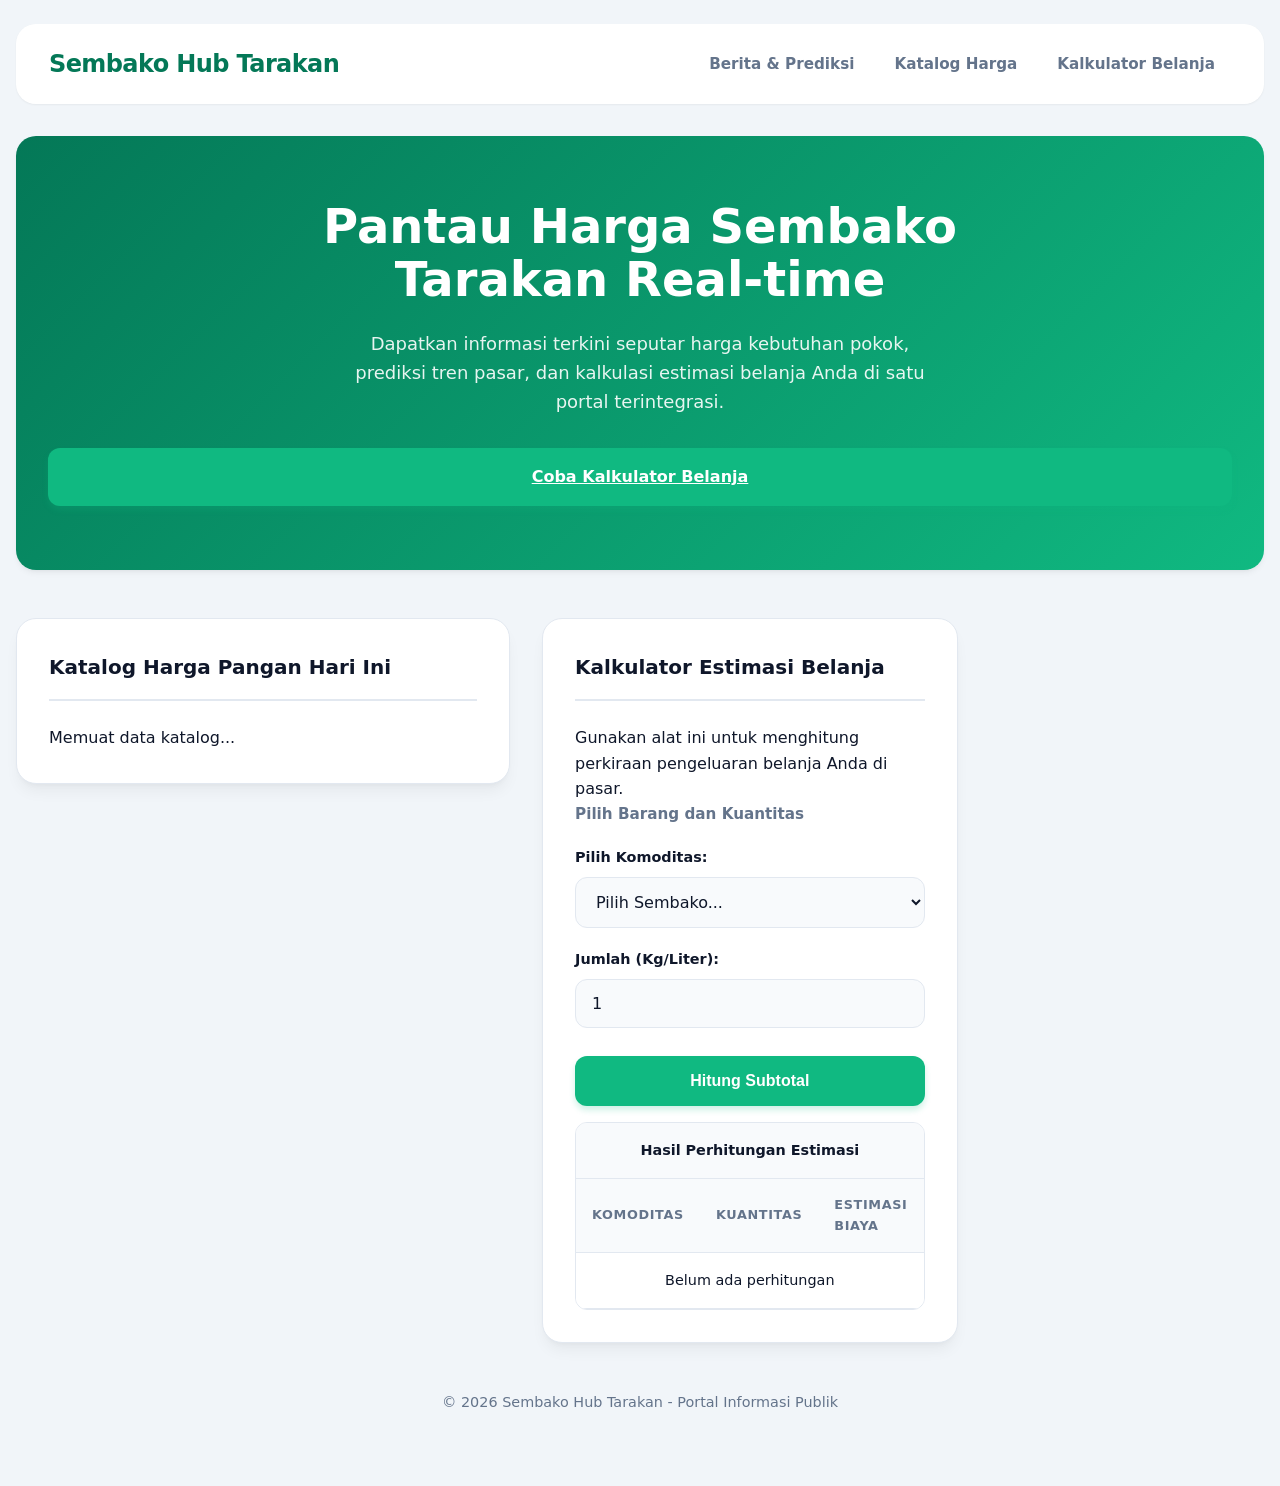
==== index.html @ 98646a7f "sukses" ====
<!DOCTYPE html>
<html lang="id">
<head>
    <meta charset="UTF-8">
    <meta name="viewport" content="width=device-width, initial-scale=1.0">
    <meta name="description" content="Portal Informasi dan Kalkulator Harga Sembako Tarakan">
    <title>Sembako Hub Tarakan - Info & Prediksi</title>
    <link rel="stylesheet" href="styles.css">
    <style>
        /* Tambahan style ringan untuk error message */
        .error-msg { color: red; font-weight: bold; margin-top: 10px; display: none; }
    </style>
</head>
<body>
    <div class="container">
        <header>
            <h1>Sembako Hub Tarakan</h1>
            <nav aria-label="Navigasi Utama">
                <ul>
                    <li><a href="#berita-prediksi">Berita & Prediksi</a></li>
                    <li><a href="#katalog-harga">Katalog Harga</a></li>
                    <li><a href="#kalkulator">Kalkulator Belanja</a></li>
                </ul>
            </nav>
        </header>

        <!-- Hero Section & Main Grid (Berita) biarkan sama seperti kodemu -->
        <section class="hero-section">
            <h2>Pantau Harga Sembako Tarakan Real-time</h2>
            <p>Dapatkan informasi terkini seputar harga kebutuhan pokok, prediksi tren pasar, dan kalkulasi estimasi belanja Anda di satu portal terintegrasi.</p>
            <a href="#kalkulator" class="btn btn-hero">Coba Kalkulator Belanja</a>
        </section>

        <main class="main-grid">
            <!-- (Bagian Berita & Prediksi disembunyikan di sini agar ringkas, gunakan kodemu yang lama) -->

            <!-- Seksi Katalog Harga Dinamis -->
            <section id="katalog-harga" class="card">
                <h2>Katalog Harga Pangan Hari Ini</h2>
                <!-- ID katalog-list-container ditambahkan untuk dirender oleh JS -->
                <dl class="katalog-list" id="katalog-list-container">
                    <p>Memuat data katalog...</p>
                </dl>
            </section>

            <!-- Seksi Kalkulator Pengganti Keranjang -->
            <section id="kalkulator" class="card">
                <h2>Kalkulator Estimasi Belanja</h2>
                <p>Gunakan alat ini untuk menghitung perkiraan pengeluaran belanja Anda di pasar.</p>
                
                <form id="form-kalkulator" action="#" method="GET">
                    <fieldset>
                        <legend>Pilih Barang dan Kuantitas</legend>
                        
                        <div class="form-group">
                            <label for="item_1">Pilih Komoditas:</label>
                            <!-- ID item_1 dikosongkan untuk diisi otomatis dari JS -->
                            <select id="item_1" name="item_1" required>
                                <option value="" disabled selected>Pilih Sembako...</option>
                            </select>
                        </div>
                        
                        <div class="form-group">
                            <label for="qty_1">Jumlah (Kg/Liter):</label>
                            <input type="number" id="qty_1" name="qty_1" min="1" value="1" required>
                        </div>
                        
                        <button type="submit" class="btn">Hitung Subtotal</button>
                        <p id="error-message" class="error-msg">Terjadi kesalahan!</p>
                    </fieldset>
                </form>

                <div class="table-responsive" style="margin-top: 1rem;">
                    <table>
                        <caption>Hasil Perhitungan Estimasi</caption>
                        <thead>
                            <tr>
                                <th scope="col">Komoditas</th>
                                <th scope="col">Kuantitas</th>
                                <th scope="col">Estimasi Biaya</th>
                            </tr>
                        </thead>
                        <!-- ID tabel ditambahkan -->
                        <tbody id="hasil-kalkulator-body">
                            <tr>
                                <td colspan="3" style="text-align: center;">Belum ada perhitungan</td>
                            </tr>
                        </tbody>
                        <tfoot id="hasil-kalkulator-foot">
                            <!-- Diisi oleh JS -->
                        </tfoot>
                    </table>
                </div>
            </section>
        </main>

        <footer>
            <p>&copy; 2026 Sembako Hub Tarakan - Portal Informasi Publik</p>
        </footer>
    </div>

    <!-- MENGHUBUNGKAN MODULE JAVASCRIPT (Tugas Modul 4) -->
    <script type="module" src="js/app.js"></script>
</body>
</html>
---- styles.css ----
/* =========================================================
   Sembako Hub - Premium UI/UX Modern CSS
   ========================================================= */

/* 1. VARIABEL DESAIN (Palet & Sistem Spasi) */
:root {
    --primary: #10b981;       /* Emerald Green */
    --primary-dark: #047857;
    --primary-light: #d1fae5;
    --accent: #f59e0b;        /* Amber */
    --bg-body: #f1f5f9;       /* Slate 100 - Latar belakang abu-abu sangat lembut */
    --bg-surface: #ffffff;    /* Putih murni untuk Card */
    --text-main: #0f172a;     /* Slate 900 */
    --text-muted: #64748b;    /* Slate 500 */
    --border: #e2e8f0;
    
    --radius-lg: 1.25rem;
    --radius-md: 0.75rem;
    --radius-sm: 0.5rem;
    
    /* Soft Shadows Premium */
    --shadow-sm: 0 1px 2px 0 rgba(0, 0, 0, 0.05);
    --shadow-md: 0 4px 6px -1px rgba(0, 0, 0, 0.05), 0 2px 4px -2px rgba(0, 0, 0, 0.05);
    --shadow-lg: 0 10px 15px -3px rgba(0, 0, 0, 0.05), 0 4px 6px -4px rgba(0, 0, 0, 0.05);
    --shadow-hover: 0 20px 25px -5px rgba(0, 0, 0, 0.1), 0 8px 10px -6px rgba(0, 0, 0, 0.1);
    
    --transition: all 0.3s cubic-bezier(0.4, 0, 0.2, 1);
}

/* 2. RESET & TYPOGRAPHY DASAR */
*, *::before, *::after {
    box-sizing: border-box;
    margin: 0;
    padding: 0;
}

body {
    font-family: 'Inter', system-ui, -apple-system, sans-serif;
    line-height: 1.6;
    color: var(--text-main);
    background-color: var(--bg-body);
    -webkit-font-smoothing: antialiased;
}

.container {
    width: min(100% - 2rem, 85rem); /* Diperlebar agar 3 kolom muat sempurna */
    margin-inline: auto;
    padding: 1.5rem 0;
}

/* 3. HEADER & NAVIGASI */
header {
    background-color: var(--bg-surface);
    padding: 1.25rem 2rem;
    border-radius: var(--radius-lg);
    margin-bottom: 2rem;
    box-shadow: var(--shadow-sm);
    display: flex;
    flex-wrap: wrap;
    justify-content: space-between; /* Menyebar Logo dan Menu */
    align-items: center;
    gap: 1rem;
    position: sticky;
    top: 1rem;
    z-index: 100;
    border: 1px solid rgba(255, 255, 255, 0.1);
}

header h1 {
    font-size: 1.5rem;
    color: var(--primary-dark);
    font-weight: 800;
    letter-spacing: -0.025em;
}

nav ul {
    display: flex;
    flex-wrap: wrap;
    gap: 0.5rem;
    list-style: none;
}

nav a {
    text-decoration: none;
    color: var(--text-muted);
    font-weight: 600;
    font-size: 0.95rem;
    padding: 0.5rem 1rem;
    border-radius: var(--radius-sm);
    transition: var(--transition);
}

nav a:hover {
    color: var(--primary-dark);
    background-color: var(--primary-light);
}

/* 4. HERO SECTION (Tampil Lebih Premium) */
.hero-section {
    display: flex;
    flex-direction: column;
    justify-content: center;
    align-items: center;
    text-align: center;
    gap: 1.5rem;
    background: linear-gradient(135deg, var(--primary-dark), var(--primary));
    color: white;
    padding: 4rem 2rem;
    border-radius: var(--radius-lg);
    box-shadow: var(--shadow-md);
    margin-bottom: 3rem;
}

.hero-section h2 {
    font-size: clamp(2rem, 5vw, 3rem); /* Fluid Typography */
    font-weight: 800;
    line-height: 1.1;
    color: white;
    max-width: 800px;
}

.hero-section p {
    font-size: 1.125rem;
    color: rgba(255, 255, 255, 0.9);
    max-width: 600px;
}

.btn-hero {
    background-color: white;
    color: var(--primary-dark);
    padding: 1rem 2.5rem;
    font-size: 1.125rem;
    border-radius: 99px; /* Pill shape */
    font-weight: 700;
    box-shadow: 0 4px 6px rgba(0, 0, 0, 0.1);
}

.btn-hero:hover {
    background-color: var(--bg-body);
    transform: translateY(-3px);
    box-shadow: 0 10px 15px rgba(0, 0, 0, 0.1);
}

/* 5. LAYOUT GRID UTAMA */
.main-grid {
    display: grid;
    grid-template-columns: 1fr;
    gap: 2rem;
}

/* 6. DESAIN CARD */
.card {
    background-color: var(--bg-surface);
    padding: 2rem;
    border-radius: var(--radius-lg);
    box-shadow: var(--shadow-lg);
    border: 1px solid var(--border);
    transition: var(--transition);
    display: flex;
    flex-direction: column;
}

.card:hover {
    box-shadow: var(--shadow-hover);
    transform: translateY(-4px);
}

.card h2 {
    font-size: 1.25rem;
    color: var(--text-main);
    font-weight: 700;
    margin-bottom: 1.5rem;
    padding-bottom: 1rem;
    border-bottom: 2px solid var(--border);
}

/* 7. KONTEN BERITA (Card 1) */
article header h3 {
    font-size: 1.25rem;
    line-height: 1.4;
    margin-bottom: 0.5rem;
}

.meta-text {
    font-size: 0.85rem;
    color: var(--text-muted);
    margin-bottom: 1.5rem;
}

figure {
    margin: 1.5rem 0;
    border-radius: var(--radius-md);
    overflow: hidden;
    box-shadow: var(--shadow-sm);
}

figure img {
    width: 100%;
    height: 250px;
    object-fit: cover; /* Agar gambar tidak gepeng */
    display: block;
    transition: var(--transition);
}

figure:hover img {
    transform: scale(1.05);
}

figcaption {
    font-size: 0.85rem;
    color: var(--text-muted);
    text-align: center;
    padding: 0.75rem;
    background-color: #f8fafc;
    font-style: italic;
}

blockquote {
    border-left: 4px solid var(--primary);
    margin: 1.5rem 0;
    font-style: italic;
    color: var(--primary-dark);
    background-color: var(--primary-light);
    padding: 1.25rem;
    border-radius: 0 var(--radius-md) var(--radius-md) 0;
}

/* 8. TABEL DESAIN MODERN */
.table-responsive {
    overflow-x: auto;
    margin-top: 1.5rem;
    border-radius: var(--radius-md);
    border: 1px solid var(--border);
}

table {
    width: 100%;
    border-collapse: collapse;
    font-size: 0.9rem;
    background-color: var(--bg-surface);
}

caption {
    font-weight: 600;
    padding: 1rem;
    background-color: #f8fafc;
    border-bottom: 1px solid var(--border);
}

th, td {
    padding: 1rem;
    text-align: left;
    border-bottom: 1px solid var(--border);
}

th {
    background-color: #f8fafc;
    font-weight: 700;
    color: var(--text-muted);
    font-size: 0.8rem;
    text-transform: uppercase;
    letter-spacing: 0.05em;
}

tbody tr:hover { background-color: #f1f5f9; }

/* 9. KATALOG HARGA (Card 2) */
.katalog-list {
    display: flex;
    flex-direction: column;
    gap: 1.25rem;
}

.katalog-list dt {
    font-size: 1.1rem;
    color: var(--primary-dark);
}

.katalog-list dd {
    font-size: 1.25rem;
    font-weight: 700;
    color: var(--text-main);
    background-color: #f8fafc;
    padding: 1rem;
    border-radius: var(--radius-sm);
    margin-top: 0.5rem;
    border-left: 4px solid var(--primary);
}

/* 10. FORM KALKULATOR (Card 3) */
fieldset {
    border: none;
    padding: 0;
}

legend {
    font-weight: 600;
    margin-bottom: 1.25rem;
    color: var(--text-muted);
    font-size: 0.95rem;
}

.form-group {
    margin-bottom: 1.25rem;
    display: flex;
    flex-direction: column;
    gap: 0.5rem;
}

label {
    font-size: 0.9rem;
    font-weight: 600;
    color: var(--text-main);
}

input, select {
    padding: 0.875rem 1rem;
    border: 1px solid var(--border);
    border-radius: var(--radius-md);
    font-family: inherit;
    font-size: 1rem;
    background-color: #f8fafc;
    color: var(--text-main);
    transition: var(--transition);
    outline: none;
}

input:focus, select:focus {
    background-color: var(--bg-surface);
    border-color: var(--primary);
    box-shadow: 0 0 0 4px var(--primary-light);
}

.btn {
    background-color: var(--primary);
    color: white;
    padding: 1rem 1.5rem;
    border: none;
    border-radius: var(--radius-md);
    cursor: pointer;
    font-weight: 700;
    font-size: 1rem;
    width: 100%;
    margin-top: 0.5rem;
    transition: var(--transition);
    box-shadow: 0 4px 6px rgba(16, 185, 129, 0.2);
}

.btn:hover {
    background-color: var(--primary-dark);
    transform: translateY(-2px);
    box-shadow: 0 6px 12px rgba(16, 185, 129, 0.3);
}

/* Badges */
.badge {
    padding: 0.35rem 0.75rem;
    border-radius: 9999px;
    font-size: 0.75rem;
    font-weight: 700;
}
.danger { background-color: #fee2e2; color: #b91c1c; }
.success { background-color: #d1fae5; color: #047857; }

/* Focus Accessibility */
*:focus-visible {
    outline: 2px solid var(--accent);
    outline-offset: 2px;
}

footer {
    text-align: center;
    padding: 3rem 0;
    color: var(--text-muted);
    font-size: 0.9rem;
}

/* =========================================================
   MEDIA QUERIES (Desktop Layout - 3 Kolom Proporsional)
   ========================================================= */
@media (min-width: 1024px) {
    .main-grid {
        /* Mengatur rasio kolom: Berita (1.8), Katalog (1), Kalkulator (1) */
        grid-template-columns: 1.8fr 1fr 1fr;
        align-items: start; /* Mencegah kolom pendek ikut memanjang ke bawah */
    }
}
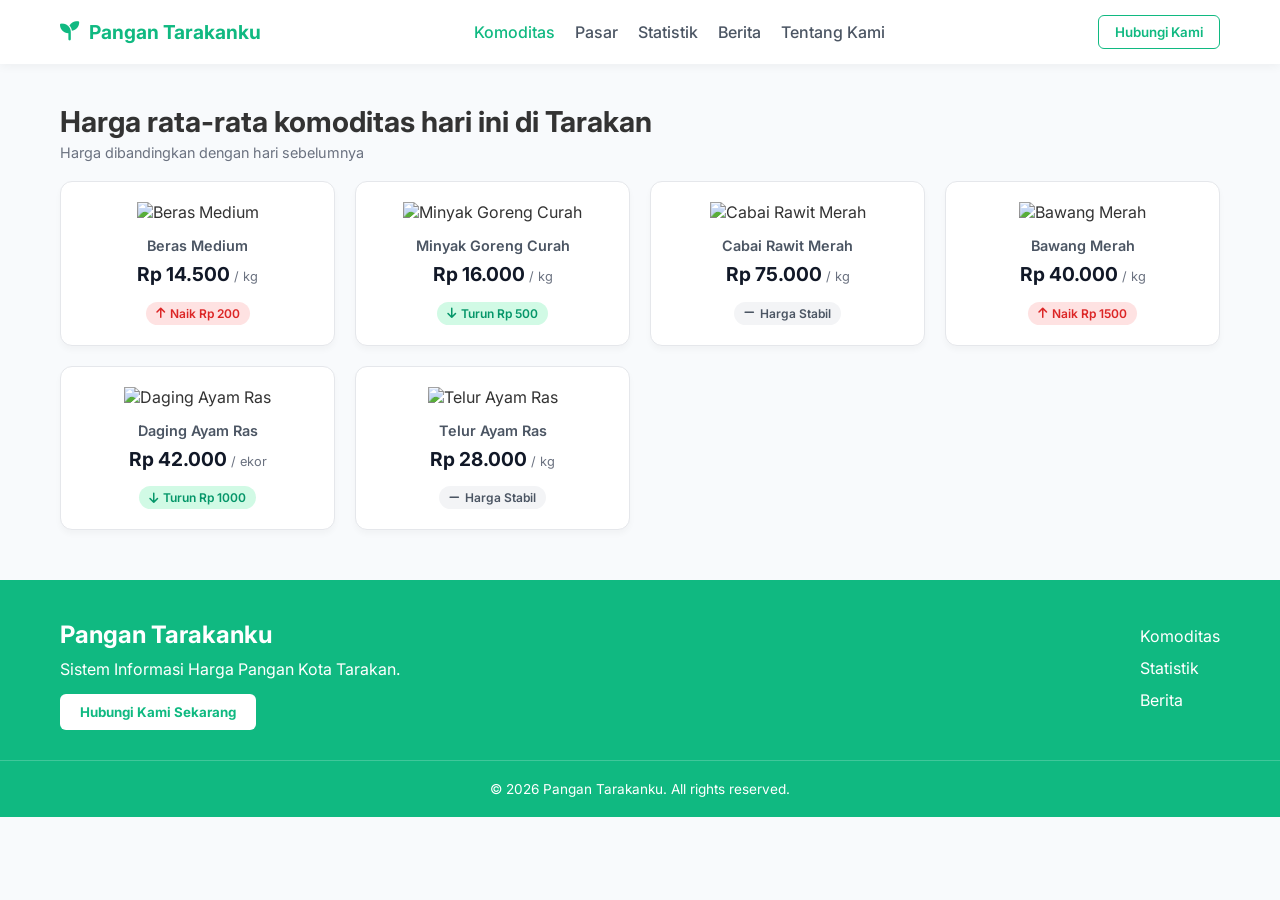
==== commit c85d38a6: "sukses" ====
--- a/index.html
+++ b/index.html
@@ -3,103 +3,71 @@
 <head>
     <meta charset="UTF-8">
     <meta name="viewport" content="width=device-width, initial-scale=1.0">
-    <meta name="description" content="Portal Informasi dan Kalkulator Harga Sembako Tarakan">
-    <title>Sembako Hub Tarakan - Info & Prediksi</title>
+    <title>Pangan Tarakanku - Informasi Harga Pangan</title>
     <link rel="stylesheet" href="styles.css">
-    <style>
-        /* Tambahan style ringan untuk error message */
-        .error-msg { color: red; font-weight: bold; margin-top: 10px; display: none; }
-    </style>
+    <!-- Menggunakan FontAwesome untuk icon -->
+    <link rel="stylesheet" href="https://cdnjs.cloudflare.com/ajax/libs/font-awesome/6.4.0/css/all.min.css">
+    <!-- Menggunakan font Google Inter agar terlihat modern -->
+    <link href="https://fonts.googleapis.com/css2?family=Inter:wght@400;500;600;700&display=swap" rel="stylesheet">
 </head>
 <body>
-    <div class="container">
-        <header>
-            <h1>Sembako Hub Tarakan</h1>
-            <nav aria-label="Navigasi Utama">
-                <ul>
-                    <li><a href="#berita-prediksi">Berita & Prediksi</a></li>
-                    <li><a href="#katalog-harga">Katalog Harga</a></li>
-                    <li><a href="#kalkulator">Kalkulator Belanja</a></li>
-                </ul>
-            </nav>
-        </header>
 
-        <!-- Hero Section & Main Grid (Berita) biarkan sama seperti kodemu -->
-        <section class="hero-section">
-            <h2>Pantau Harga Sembako Tarakan Real-time</h2>
-            <p>Dapatkan informasi terkini seputar harga kebutuhan pokok, prediksi tren pasar, dan kalkulasi estimasi belanja Anda di satu portal terintegrasi.</p>
-            <a href="#kalkulator" class="btn btn-hero">Coba Kalkulator Belanja</a>
+    <!-- Navbar -->
+    <nav class="navbar">
+        <div class="nav-container">
+            <div class="logo">
+                <i class="fa-solid fa-seedling"></i>
+                <span>Pangan Tarakanku</span>
+            </div>
+            <ul class="nav-links">
+                <li><a href="#" class="active">Komoditas</a></li>
+                <li><a href="#">Pasar</a></li>
+                <li><a href="#">Statistik</a></li>
+                <li><a href="#">Berita</a></li>
+                <li><a href="#">Tentang Kami</a></li>
+            </ul>
+            <div class="nav-contact">
+                <button class="btn-hubungi">Hubungi Kami</button>
+            </div>
+        </div>
+    </nav>
+
+    <!-- Main Content -->
+    <main class="container">
+        <section class="header-section">
+            <h1>Harga rata-rata komoditas hari ini di Tarakan</h1>
+            <p class="subtitle">Harga dibandingkan dengan hari sebelumnya</p>
         </section>
 
-        <main class="main-grid">
-            <!-- (Bagian Berita & Prediksi disembunyikan di sini agar ringkas, gunakan kodemu yang lama) -->
+        <!-- Tempat kartu komoditas akan dirender oleh JavaScript -->
+        <section class="komoditas-grid" id="komoditas-container">
+            <!-- Data akan di-inject dari app.js -->
+        </section>
+    </main>
 
-            <!-- Seksi Katalog Harga Dinamis -->
-            <section id="katalog-harga" class="card">
-                <h2>Katalog Harga Pangan Hari Ini</h2>
-                <!-- ID katalog-list-container ditambahkan untuk dirender oleh JS -->
-                <dl class="katalog-list" id="katalog-list-container">
-                    <p>Memuat data katalog...</p>
-                </dl>
-            </section>
+    <!-- Footer -->
+    <footer class="footer">
+        <div class="container footer-content">
+            <div class="footer-info">
+                <h2>Pangan Tarakanku</h2>
+                <p>Sistem Informasi Harga Pangan Kota Tarakan.</p>
+                <button class="btn-hubungi-footer">Hubungi Kami Sekarang</button>
+            </div>
+            <div class="footer-links">
+                <ul>
+                    <li><a href="#">Komoditas</a></li>
+                    <li><a href="#">Statistik</a></li>
+                    <li><a href="#">Berita</a></li>
+                </ul>
+            </div>
+        </div>
+        <div class="footer-bottom">
+            <p>&copy; 2026 Pangan Tarakanku. All rights reserved.</p>
+        </div>
+    </footer>
 
-            <!-- Seksi Kalkulator Pengganti Keranjang -->
-            <section id="kalkulator" class="card">
-                <h2>Kalkulator Estimasi Belanja</h2>
-                <p>Gunakan alat ini untuk menghitung perkiraan pengeluaran belanja Anda di pasar.</p>
-                
-                <form id="form-kalkulator" action="#" method="GET">
-                    <fieldset>
-                        <legend>Pilih Barang dan Kuantitas</legend>
-                        
-                        <div class="form-group">
-                            <label for="item_1">Pilih Komoditas:</label>
-                            <!-- ID item_1 dikosongkan untuk diisi otomatis dari JS -->
-                            <select id="item_1" name="item_1" required>
-                                <option value="" disabled selected>Pilih Sembako...</option>
-                            </select>
-                        </div>
-                        
-                        <div class="form-group">
-                            <label for="qty_1">Jumlah (Kg/Liter):</label>
-                            <input type="number" id="qty_1" name="qty_1" min="1" value="1" required>
-                        </div>
-                        
-                        <button type="submit" class="btn">Hitung Subtotal</button>
-                        <p id="error-message" class="error-msg">Terjadi kesalahan!</p>
-                    </fieldset>
-                </form>
-
-                <div class="table-responsive" style="margin-top: 1rem;">
-                    <table>
-                        <caption>Hasil Perhitungan Estimasi</caption>
-                        <thead>
-                            <tr>
-                                <th scope="col">Komoditas</th>
-                                <th scope="col">Kuantitas</th>
-                                <th scope="col">Estimasi Biaya</th>
-                            </tr>
-                        </thead>
-                        <!-- ID tabel ditambahkan -->
-                        <tbody id="hasil-kalkulator-body">
-                            <tr>
-                                <td colspan="3" style="text-align: center;">Belum ada perhitungan</td>
-                            </tr>
-                        </tbody>
-                        <tfoot id="hasil-kalkulator-foot">
-                            <!-- Diisi oleh JS -->
-                        </tfoot>
-                    </table>
-                </div>
-            </section>
-        </main>
-
-        <footer>
-            <p>&copy; 2026 Sembako Hub Tarakan - Portal Informasi Publik</p>
-        </footer>
-    </div>
-
-    <!-- MENGHUBUNGKAN MODULE JAVASCRIPT (Tugas Modul 4) -->
-    <script type="module" src="js/app.js"></script>
+    <!-- Script dipisah sesuai struktur folder -->
+    <script src="js/utils.js"></script>
+    <script src="js/app.js"></script>
 </body>
 </html>
--- a/styles.css
+++ b/styles.css
@@ -1,387 +1,211 @@
-/* =========================================================
-   Sembako Hub - Premium UI/UX Modern CSS
-   ========================================================= */
-
-/* 1. VARIABEL DESAIN (Palet & Sistem Spasi) */
-:root {
-    --primary: #10b981;       /* Emerald Green */
-    --primary-dark: #047857;
-    --primary-light: #d1fae5;
-    --accent: #f59e0b;        /* Amber */
-    --bg-body: #f1f5f9;       /* Slate 100 - Latar belakang abu-abu sangat lembut */
-    --bg-surface: #ffffff;    /* Putih murni untuk Card */
-    --text-main: #0f172a;     /* Slate 900 */
-    --text-muted: #64748b;    /* Slate 500 */
-    --border: #e2e8f0;
-    
-    --radius-lg: 1.25rem;
-    --radius-md: 0.75rem;
-    --radius-sm: 0.5rem;
-    
-    /* Soft Shadows Premium */
-    --shadow-sm: 0 1px 2px 0 rgba(0, 0, 0, 0.05);
-    --shadow-md: 0 4px 6px -1px rgba(0, 0, 0, 0.05), 0 2px 4px -2px rgba(0, 0, 0, 0.05);
-    --shadow-lg: 0 10px 15px -3px rgba(0, 0, 0, 0.05), 0 4px 6px -4px rgba(0, 0, 0, 0.05);
-    --shadow-hover: 0 20px 25px -5px rgba(0, 0, 0, 0.1), 0 8px 10px -6px rgba(0, 0, 0, 0.1);
-    
-    --transition: all 0.3s cubic-bezier(0.4, 0, 0.2, 1);
-}
-
-/* 2. RESET & TYPOGRAPHY DASAR */
-*, *::before, *::after {
-    box-sizing: border-box;
+/* Reset & Base Styles */
+* {
     margin: 0;
     padding: 0;
+    box-sizing: border-box;
+    font-family: 'Inter', sans-serif;
 }
 
 body {
-    font-family: 'Inter', system-ui, -apple-system, sans-serif;
-    line-height: 1.6;
-    color: var(--text-main);
-    background-color: var(--bg-body);
-    -webkit-font-smoothing: antialiased;
+    background-color: #f8fafc;
+    color: #333;
 }
 
 .container {
-    width: min(100% - 2rem, 85rem); /* Diperlebar agar 3 kolom muat sempurna */
-    margin-inline: auto;
-    padding: 1.5rem 0;
-}
-
-/* 3. HEADER & NAVIGASI */
-header {
-    background-color: var(--bg-surface);
-    padding: 1.25rem 2rem;
-    border-radius: var(--radius-lg);
-    margin-bottom: 2rem;
-    box-shadow: var(--shadow-sm);
-    display: flex;
-    flex-wrap: wrap;
-    justify-content: space-between; /* Menyebar Logo dan Menu */
+    max-width: 1200px;
+    margin: 0 auto;
+    padding: 0 20px;
+}
+
+/* Navbar */
+.navbar {
+    background-color: #ffffff;
+    box-shadow: 0 2px 10px rgba(0,0,0,0.05);
+    position: sticky;
+    top: 0;
+    z-index: 100;
+}
+
+.nav-container {
+    display: flex;
+    justify-content: space-between;
     align-items: center;
-    gap: 1rem;
-    position: sticky;
-    top: 1rem;
-    z-index: 100;
-    border: 1px solid rgba(255, 255, 255, 0.1);
-}
-
-header h1 {
-    font-size: 1.5rem;
-    color: var(--primary-dark);
-    font-weight: 800;
-    letter-spacing: -0.025em;
-}
-
-nav ul {
-    display: flex;
-    flex-wrap: wrap;
-    gap: 0.5rem;
+    padding: 15px 20px;
+    max-width: 1200px;
+    margin: 0 auto;
+}
+
+.logo {
+    display: flex;
+    align-items: center;
+    gap: 10px;
+    font-size: 1.2rem;
+    font-weight: 700;
+    color: #10b981;
+}
+
+.nav-links {
     list-style: none;
-}
-
-nav a {
+    display: flex;
+    gap: 20px;
+}
+
+.nav-links a {
     text-decoration: none;
-    color: var(--text-muted);
+    color: #4b5563;
+    font-weight: 500;
+    transition: color 0.3s;
+}
+
+.nav-links a:hover, .nav-links a.active {
+    color: #10b981;
+}
+
+.btn-hubungi {
+    border: 1px solid #10b981;
+    background: transparent;
+    color: #10b981;
+    padding: 8px 16px;
+    border-radius: 6px;
+    cursor: pointer;
     font-weight: 600;
-    font-size: 0.95rem;
-    padding: 0.5rem 1rem;
-    border-radius: var(--radius-sm);
-    transition: var(--transition);
-}
-
-nav a:hover {
-    color: var(--primary-dark);
-    background-color: var(--primary-light);
-}
-
-/* 4. HERO SECTION (Tampil Lebih Premium) */
-.hero-section {
-    display: flex;
-    flex-direction: column;
-    justify-content: center;
+    transition: all 0.3s;
+}
+
+.btn-hubungi:hover {
+    background: #10b981;
+    color: white;
+}
+
+/* Header Section */
+.header-section {
+    margin: 40px 0 20px 0;
+    text-align: left;
+}
+
+.header-section h1 {
+    font-size: 1.8rem;
+    margin-bottom: 5px;
+}
+
+.subtitle {
+    color: #6b7280;
+    font-size: 0.9rem;
+}
+
+/* Komoditas Grid */
+.komoditas-grid {
+    display: grid;
+    grid-template-columns: repeat(auto-fill, minmax(220px, 1fr));
+    gap: 20px;
+    margin-bottom: 50px;
+}
+
+/* Card Styles */
+.card {
+    background: #ffffff;
+    border-radius: 12px;
+    padding: 20px;
+    box-shadow: 0 4px 6px rgba(0,0,0,0.03);
+    text-align: center;
+    border: 1px solid #e5e7eb;
+    transition: transform 0.2s, box-shadow 0.2s;
+}
+
+.card:hover {
+    transform: translateY(-5px);
+    box-shadow: 0 10px 15px rgba(0,0,0,0.05);
+}
+
+.card img {
+    width: 80px;
+    height: 80px;
+    object-fit: contain;
+    margin-bottom: 15px;
+}
+
+.card-title {
+    font-size: 0.9rem;
+    color: #4b5563;
+    margin-bottom: 8px;
+    font-weight: 600;
+}
+
+.card-price {
+    font-size: 1.2rem;
+    font-weight: 700;
+    color: #111827;
+    margin-bottom: 15px;
+}
+
+/* Price Indicators */
+.indicator {
+    display: inline-flex;
     align-items: center;
+    gap: 5px;
+    padding: 4px 10px;
+    border-radius: 20px;
+    font-size: 0.75rem;
+    font-weight: 600;
+}
+
+.indicator.up {
+    background-color: #fee2e2;
+    color: #dc2626;
+}
+
+.indicator.down {
+    background-color: #d1fae5;
+    color: #059669;
+}
+
+.indicator.stable {
+    background-color: #f3f4f6;
+    color: #4b5563;
+}
+
+/* Footer */
+.footer {
+    background-color: #10b981; /* Warna hijau khas Info Pangan */
+    color: white;
+    padding: 40px 0 20px 0;
+    margin-top: 50px;
+}
+
+.footer-content {
+    display: flex;
+    justify-content: space-between;
+    margin-bottom: 30px;
+}
+
+.footer-info h2 {
+    margin-bottom: 10px;
+}
+
+.btn-hubungi-footer {
+    margin-top: 15px;
+    background: white;
+    color: #10b981;
+    border: none;
+    padding: 10px 20px;
+    border-radius: 6px;
+    font-weight: bold;
+    cursor: pointer;
+}
+
+.footer-links ul {
+    list-style: none;
+}
+
+.footer-links a {
+    color: white;
+    text-decoration: none;
+    line-height: 2;
+}
+
+.footer-bottom {
     text-align: center;
-    gap: 1.5rem;
-    background: linear-gradient(135deg, var(--primary-dark), var(--primary));
-    color: white;
-    padding: 4rem 2rem;
-    border-radius: var(--radius-lg);
-    box-shadow: var(--shadow-md);
-    margin-bottom: 3rem;
-}
-
-.hero-section h2 {
-    font-size: clamp(2rem, 5vw, 3rem); /* Fluid Typography */
-    font-weight: 800;
-    line-height: 1.1;
-    color: white;
-    max-width: 800px;
-}
-
-.hero-section p {
-    font-size: 1.125rem;
-    color: rgba(255, 255, 255, 0.9);
-    max-width: 600px;
-}
-
-.btn-hero {
-    background-color: white;
-    color: var(--primary-dark);
-    padding: 1rem 2.5rem;
-    font-size: 1.125rem;
-    border-radius: 99px; /* Pill shape */
-    font-weight: 700;
-    box-shadow: 0 4px 6px rgba(0, 0, 0, 0.1);
-}
-
-.btn-hero:hover {
-    background-color: var(--bg-body);
-    transform: translateY(-3px);
-    box-shadow: 0 10px 15px rgba(0, 0, 0, 0.1);
-}
-
-/* 5. LAYOUT GRID UTAMA */
-.main-grid {
-    display: grid;
-    grid-template-columns: 1fr;
-    gap: 2rem;
-}
-
-/* 6. DESAIN CARD */
-.card {
-    background-color: var(--bg-surface);
-    padding: 2rem;
-    border-radius: var(--radius-lg);
-    box-shadow: var(--shadow-lg);
-    border: 1px solid var(--border);
-    transition: var(--transition);
-    display: flex;
-    flex-direction: column;
-}
-
-.card:hover {
-    box-shadow: var(--shadow-hover);
-    transform: translateY(-4px);
-}
-
-.card h2 {
-    font-size: 1.25rem;
-    color: var(--text-main);
-    font-weight: 700;
-    margin-bottom: 1.5rem;
-    padding-bottom: 1rem;
-    border-bottom: 2px solid var(--border);
-}
-
-/* 7. KONTEN BERITA (Card 1) */
-article header h3 {
-    font-size: 1.25rem;
-    line-height: 1.4;
-    margin-bottom: 0.5rem;
-}
-
-.meta-text {
+    padding-top: 20px;
+    border-top: 1px solid rgba(255,255,255,0.2);
     font-size: 0.85rem;
-    color: var(--text-muted);
-    margin-bottom: 1.5rem;
-}
-
-figure {
-    margin: 1.5rem 0;
-    border-radius: var(--radius-md);
-    overflow: hidden;
-    box-shadow: var(--shadow-sm);
-}
-
-figure img {
-    width: 100%;
-    height: 250px;
-    object-fit: cover; /* Agar gambar tidak gepeng */
-    display: block;
-    transition: var(--transition);
-}
-
-figure:hover img {
-    transform: scale(1.05);
-}
-
-figcaption {
-    font-size: 0.85rem;
-    color: var(--text-muted);
-    text-align: center;
-    padding: 0.75rem;
-    background-color: #f8fafc;
-    font-style: italic;
-}
-
-blockquote {
-    border-left: 4px solid var(--primary);
-    margin: 1.5rem 0;
-    font-style: italic;
-    color: var(--primary-dark);
-    background-color: var(--primary-light);
-    padding: 1.25rem;
-    border-radius: 0 var(--radius-md) var(--radius-md) 0;
-}
-
-/* 8. TABEL DESAIN MODERN */
-.table-responsive {
-    overflow-x: auto;
-    margin-top: 1.5rem;
-    border-radius: var(--radius-md);
-    border: 1px solid var(--border);
-}
-
-table {
-    width: 100%;
-    border-collapse: collapse;
-    font-size: 0.9rem;
-    background-color: var(--bg-surface);
-}
-
-caption {
-    font-weight: 600;
-    padding: 1rem;
-    background-color: #f8fafc;
-    border-bottom: 1px solid var(--border);
-}
-
-th, td {
-    padding: 1rem;
-    text-align: left;
-    border-bottom: 1px solid var(--border);
-}
-
-th {
-    background-color: #f8fafc;
-    font-weight: 700;
-    color: var(--text-muted);
-    font-size: 0.8rem;
-    text-transform: uppercase;
-    letter-spacing: 0.05em;
-}
-
-tbody tr:hover { background-color: #f1f5f9; }
-
-/* 9. KATALOG HARGA (Card 2) */
-.katalog-list {
-    display: flex;
-    flex-direction: column;
-    gap: 1.25rem;
-}
-
-.katalog-list dt {
-    font-size: 1.1rem;
-    color: var(--primary-dark);
-}
-
-.katalog-list dd {
-    font-size: 1.25rem;
-    font-weight: 700;
-    color: var(--text-main);
-    background-color: #f8fafc;
-    padding: 1rem;
-    border-radius: var(--radius-sm);
-    margin-top: 0.5rem;
-    border-left: 4px solid var(--primary);
-}
-
-/* 10. FORM KALKULATOR (Card 3) */
-fieldset {
-    border: none;
-    padding: 0;
-}
-
-legend {
-    font-weight: 600;
-    margin-bottom: 1.25rem;
-    color: var(--text-muted);
-    font-size: 0.95rem;
-}
-
-.form-group {
-    margin-bottom: 1.25rem;
-    display: flex;
-    flex-direction: column;
-    gap: 0.5rem;
-}
-
-label {
-    font-size: 0.9rem;
-    font-weight: 600;
-    color: var(--text-main);
-}
-
-input, select {
-    padding: 0.875rem 1rem;
-    border: 1px solid var(--border);
-    border-radius: var(--radius-md);
-    font-family: inherit;
-    font-size: 1rem;
-    background-color: #f8fafc;
-    color: var(--text-main);
-    transition: var(--transition);
-    outline: none;
-}
-
-input:focus, select:focus {
-    background-color: var(--bg-surface);
-    border-color: var(--primary);
-    box-shadow: 0 0 0 4px var(--primary-light);
-}
-
-.btn {
-    background-color: var(--primary);
-    color: white;
-    padding: 1rem 1.5rem;
-    border: none;
-    border-radius: var(--radius-md);
-    cursor: pointer;
-    font-weight: 700;
-    font-size: 1rem;
-    width: 100%;
-    margin-top: 0.5rem;
-    transition: var(--transition);
-    box-shadow: 0 4px 6px rgba(16, 185, 129, 0.2);
-}
-
-.btn:hover {
-    background-color: var(--primary-dark);
-    transform: translateY(-2px);
-    box-shadow: 0 6px 12px rgba(16, 185, 129, 0.3);
-}
-
-/* Badges */
-.badge {
-    padding: 0.35rem 0.75rem;
-    border-radius: 9999px;
-    font-size: 0.75rem;
-    font-weight: 700;
-}
-.danger { background-color: #fee2e2; color: #b91c1c; }
-.success { background-color: #d1fae5; color: #047857; }
-
-/* Focus Accessibility */
-*:focus-visible {
-    outline: 2px solid var(--accent);
-    outline-offset: 2px;
-}
-
-footer {
-    text-align: center;
-    padding: 3rem 0;
-    color: var(--text-muted);
-    font-size: 0.9rem;
-}
-
-/* =========================================================
-   MEDIA QUERIES (Desktop Layout - 3 Kolom Proporsional)
-   ========================================================= */
-@media (min-width: 1024px) {
-    .main-grid {
-        /* Mengatur rasio kolom: Berita (1.8), Katalog (1), Kalkulator (1) */
-        grid-template-columns: 1.8fr 1fr 1fr;
-        align-items: start; /* Mencegah kolom pendek ikut memanjang ke bawah */
-    }
 }
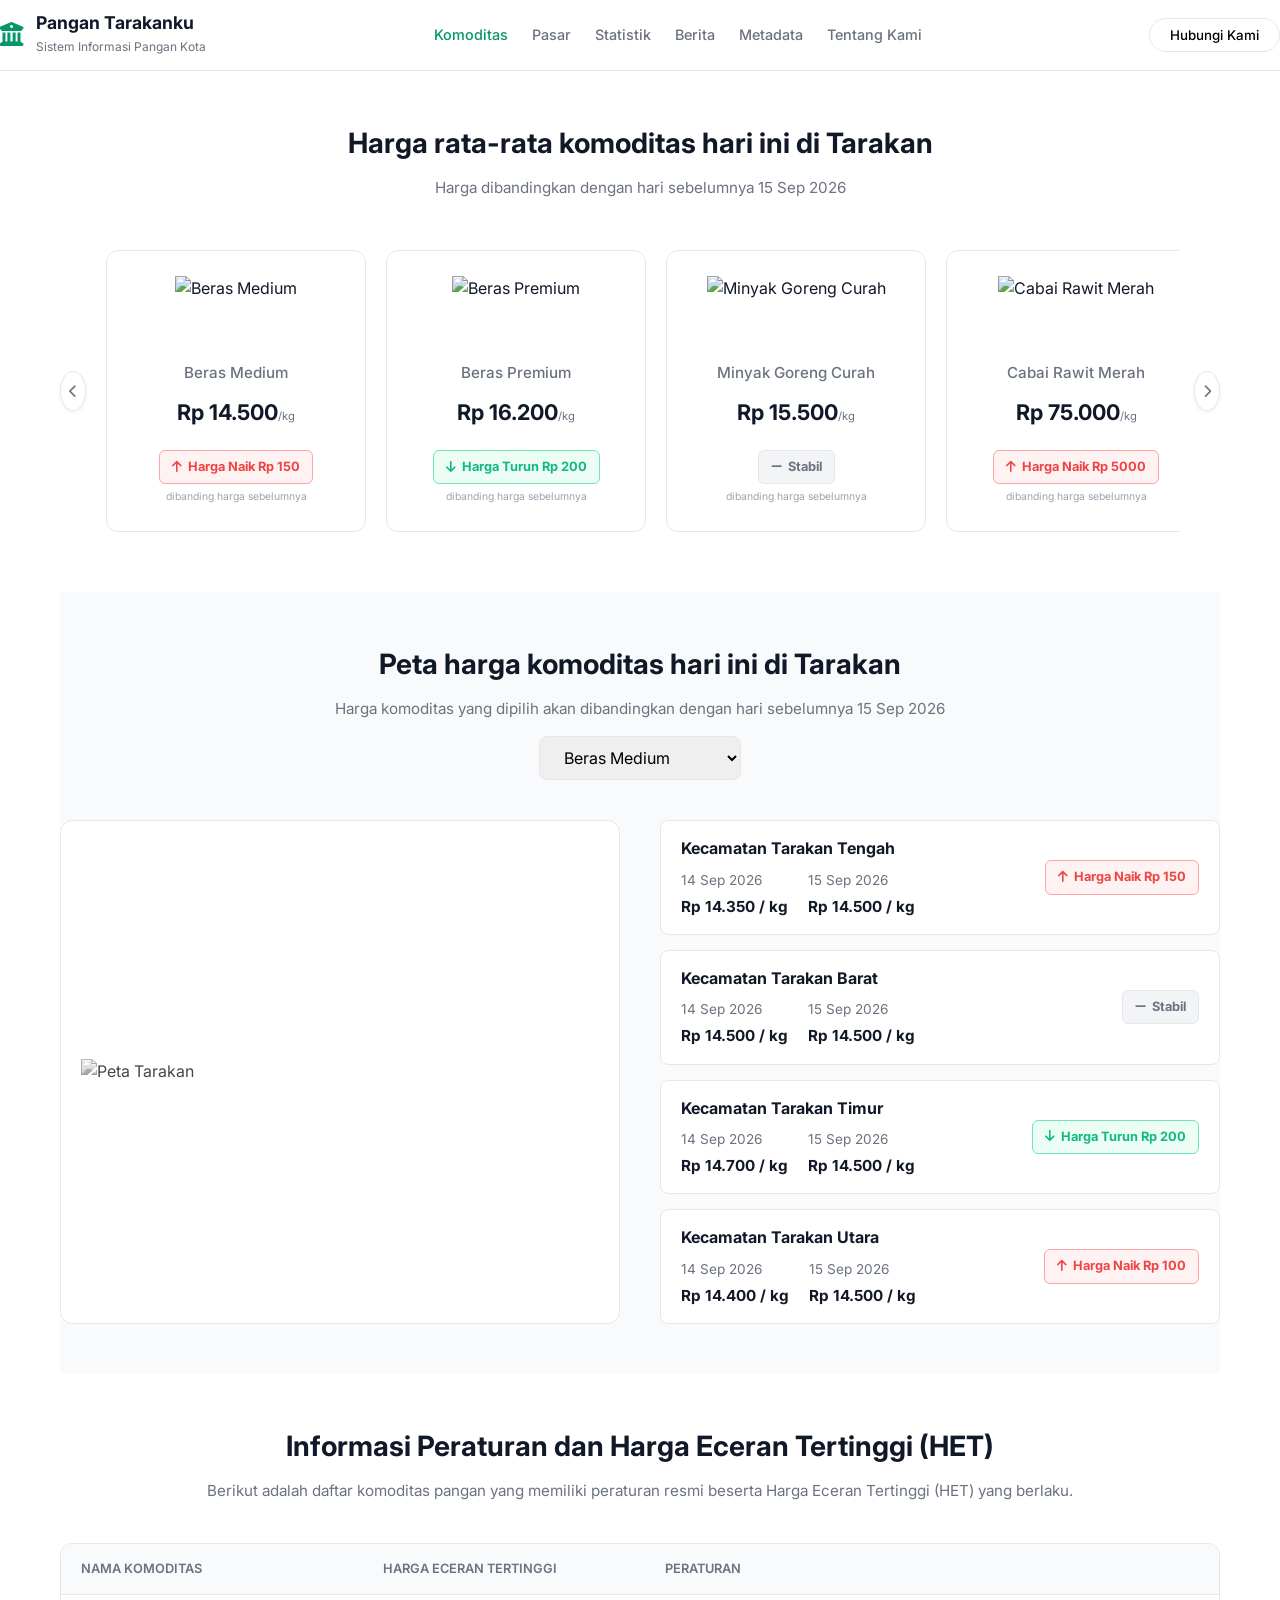
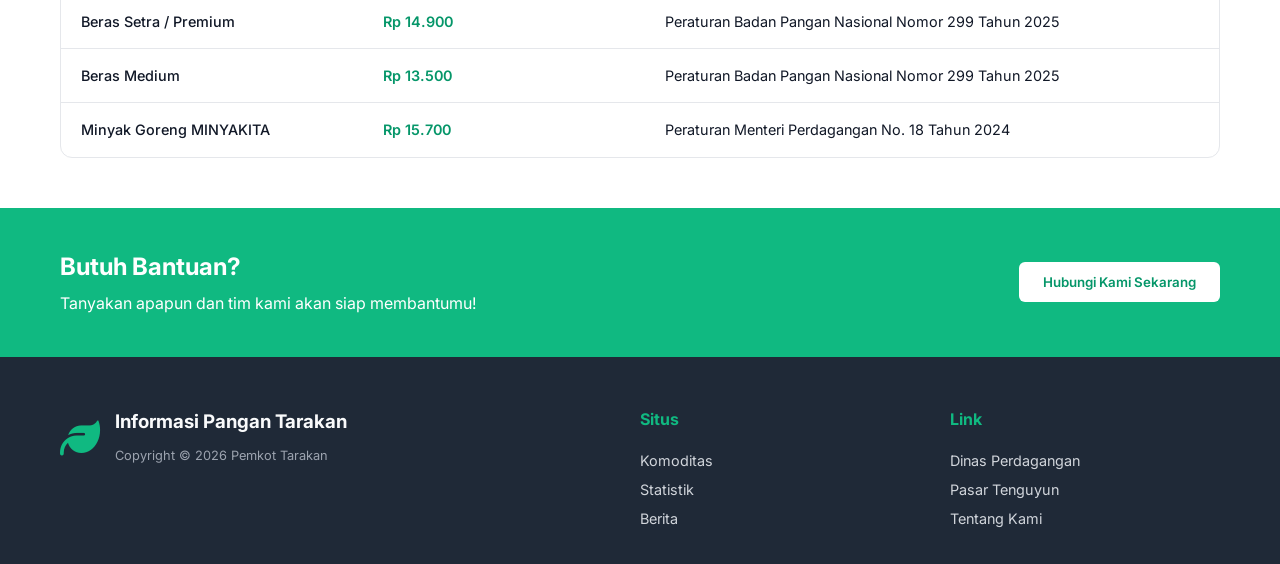
==== commit e16b6ff4: "sukses" ====
--- a/index.html
+++ b/index.html
@@ -5,68 +5,145 @@
     <meta name="viewport" content="width=device-width, initial-scale=1.0">
     <title>Pangan Tarakanku - Informasi Harga Pangan</title>
     <link rel="stylesheet" href="styles.css">
-    <!-- Menggunakan FontAwesome untuk icon -->
     <link rel="stylesheet" href="https://cdnjs.cloudflare.com/ajax/libs/font-awesome/6.4.0/css/all.min.css">
-    <!-- Menggunakan font Google Inter agar terlihat modern -->
-    <link href="https://fonts.googleapis.com/css2?family=Inter:wght@400;500;600;700&display=swap" rel="stylesheet">
+    <link href="https://fonts.googleapis.com/css2?family=Inter:wght@300;400;500;600;700&display=swap" rel="stylesheet">
 </head>
 <body>
 
     <!-- Navbar -->
     <nav class="navbar">
         <div class="nav-container">
-            <div class="logo">
-                <i class="fa-solid fa-seedling"></i>
-                <span>Pangan Tarakanku</span>
+            <div class="logo-area">
+                <!-- Anggap ini logo pemerintah/institusi -->
+                <div class="logo-icon"><i class="fa-solid fa-building-columns"></i></div>
+                <div class="logo-text">
+                    <strong>Pangan Tarakanku</strong>
+                    <span>Sistem Informasi Pangan Kota</span>
+                </div>
             </div>
             <ul class="nav-links">
                 <li><a href="#" class="active">Komoditas</a></li>
                 <li><a href="#">Pasar</a></li>
                 <li><a href="#">Statistik</a></li>
                 <li><a href="#">Berita</a></li>
+                <li><a href="#">Metadata</a></li>
                 <li><a href="#">Tentang Kami</a></li>
             </ul>
             <div class="nav-contact">
-                <button class="btn-hubungi">Hubungi Kami</button>
+                <button class="btn-outline">Hubungi Kami</button>
             </div>
         </div>
     </nav>
 
     <!-- Main Content -->
     <main class="container">
-        <section class="header-section">
-            <h1>Harga rata-rata komoditas hari ini di Tarakan</h1>
-            <p class="subtitle">Harga dibandingkan dengan hari sebelumnya</p>
+        <!-- Section 1: Harga Komoditas Rata-rata -->
+        <section class="section">
+            <div class="section-header">
+                <h1>Harga rata-rata komoditas hari ini di Tarakan</h1>
+                <p class="subtitle">Harga dibandingkan dengan hari sebelumnya 15 Sep 2026</p>
+            </div>
+            
+            <div class="carousel-container">
+                <button class="nav-btn prev-btn"><i class="fa-solid fa-chevron-left"></i></button>
+                <div class="komoditas-track" id="komoditas-container">
+                    <!-- Cards akan dirender oleh JS -->
+                </div>
+                <button class="nav-btn next-btn"><i class="fa-solid fa-chevron-right"></i></button>
+            </div>
         </section>
 
-        <!-- Tempat kartu komoditas akan dirender oleh JavaScript -->
-        <section class="komoditas-grid" id="komoditas-container">
-            <!-- Data akan di-inject dari app.js -->
+        <!-- Section 2: Peta Harga Per Wilayah -->
+        <section class="section section-gray">
+            <div class="section-header">
+                <h2>Peta harga komoditas hari ini di Tarakan</h2>
+                <p class="subtitle">Harga komoditas yang dipilih akan dibandingkan dengan hari sebelumnya 15 Sep 2026</p>
+                <div class="filter-dropdown">
+                    <select id="select-komoditas">
+                        <option>Beras Medium</option>
+                        <option>Beras Premium</option>
+                        <option>Cabai Rawit Merah</option>
+                    </select>
+                </div>
+            </div>
+            
+            <div class="map-layout">
+                <!-- Sisi Kiri: Ilustrasi Peta -->
+                <div class="map-illustration">
+                    <img src="https://upload.wikimedia.org/wikipedia/commons/thumb/c/ca/Peta_Administrasi_Kota_Tarakan.png/800px-Peta_Administrasi_Kota_Tarakan.png" alt="Peta Tarakan" style="width:100%; opacity:0.8; filter: grayscale(100%); mix-blend-mode: multiply;">
+                    <!-- Placeholder peta sederhana -->
+                </div>
+                
+                <!-- Sisi Kanan: Daftar Wilayah -->
+                <div class="region-list" id="region-container">
+                    <!-- List Wilayah dirender oleh JS -->
+                </div>
+            </div>
+        </section>
+
+        <!-- Section 3: Peraturan & HET -->
+        <section class="section">
+            <div class="section-header">
+                <h2>Informasi Peraturan dan Harga Eceran Tertinggi (HET)</h2>
+                <p class="subtitle">Berikut adalah daftar komoditas pangan yang memiliki peraturan resmi beserta Harga Eceran Tertinggi (HET) yang berlaku.</p>
+            </div>
+            <div class="table-container">
+                <table class="het-table">
+                    <thead>
+                        <tr>
+                            <th>NAMA KOMODITAS</th>
+                            <th>HARGA ECERAN TERTINGGI</th>
+                            <th>PERATURAN</th>
+                        </tr>
+                    </thead>
+                    <tbody id="het-container">
+                        <!-- Tabel dirender oleh JS -->
+                    </tbody>
+                </table>
+            </div>
         </section>
     </main>
 
-    <!-- Footer -->
+    <!-- Pre-Footer Call to Action -->
+    <div class="cta-banner">
+        <div class="container cta-content">
+            <div>
+                <h2>Butuh Bantuan?</h2>
+                <p>Tanyakan apapun dan tim kami akan siap membantumu!</p>
+            </div>
+            <button class="btn-solid-white">Hubungi Kami Sekarang</button>
+        </div>
+    </div>
+
+    <!-- Footer Utama -->
     <footer class="footer">
-        <div class="container footer-content">
-            <div class="footer-info">
-                <h2>Pangan Tarakanku</h2>
-                <p>Sistem Informasi Harga Pangan Kota Tarakan.</p>
-                <button class="btn-hubungi-footer">Hubungi Kami Sekarang</button>
+        <div class="container footer-grid">
+            <div class="footer-brand">
+                <div class="logo-icon-large"><i class="fa-solid fa-leaf"></i></div>
+                <div>
+                    <h3>Informasi Pangan Tarakan</h3>
+                    <p class="copyright">Copyright © 2026 Pemkot Tarakan</p>
+                </div>
             </div>
             <div class="footer-links">
+                <h4>Situs</h4>
                 <ul>
                     <li><a href="#">Komoditas</a></li>
                     <li><a href="#">Statistik</a></li>
                     <li><a href="#">Berita</a></li>
                 </ul>
             </div>
-        </div>
-        <div class="footer-bottom">
-            <p>&copy; 2026 Pangan Tarakanku. All rights reserved.</p>
+            <div class="footer-links">
+                <h4>Link</h4>
+                <ul>
+                    <li><a href="#">Dinas Perdagangan</a></li>
+                    <li><a href="#">Pasar Tenguyun</a></li>
+                    <li><a href="#">Tentang Kami</a></li>
+                </ul>
+            </div>
         </div>
     </footer>
 
-    <!-- Script dipisah sesuai struktur folder -->
     <script src="js/utils.js"></script>
     <script src="js/app.js"></script>
 </body>
--- a/styles.css
+++ b/styles.css
@@ -1,211 +1,98 @@
-/* Reset & Base Styles */
-* {
-    margin: 0;
-    padding: 0;
-    box-sizing: border-box;
-    font-family: 'Inter', sans-serif;
+/* Base & Typography */
+:root {
+    --primary: #059669; /* Hijau modern */
+    --primary-light: #10b981;
+    --text-main: #111827;
+    --text-muted: #6b7280;
+    --bg-gray: #f9fafb;
+    --red-alert: #ef4444;
+    --red-bg: #fef2f2;
+    --green-alert: #10b981;
+    --green-bg: #ecfdf5;
+    --gray-alert: #6b7280;
+    --gray-bg: #f3f4f6;
+    --border: #e5e7eb;
 }
 
-body {
-    background-color: #f8fafc;
-    color: #333;
-}
-
-.container {
-    max-width: 1200px;
-    margin: 0 auto;
-    padding: 0 20px;
-}
+* { margin: 0; padding: 0; box-sizing: border-box; font-family: 'Inter', sans-serif; }
+body { color: var(--text-main); background-color: #ffffff; line-height: 1.6; }
+.container { max-width: 1200px; margin: 0 auto; padding: 0 20px; }
 
 /* Navbar */
-.navbar {
-    background-color: #ffffff;
-    box-shadow: 0 2px 10px rgba(0,0,0,0.05);
-    position: sticky;
-    top: 0;
-    z-index: 100;
-}
+.navbar { background: #fff; border-bottom: 1px solid var(--border); position: sticky; top: 0; z-index: 100; }
+.nav-container { display: flex; justify-content: space-between; align-items: center; height: 70px; }
+.logo-area { display: flex; align-items: center; gap: 12px; }
+.logo-icon { font-size: 24px; color: var(--primary); }
+.logo-text strong { display: block; font-size: 1.1rem; line-height: 1.2; }
+.logo-text span { font-size: 0.75rem; color: var(--text-muted); }
+.nav-links { display: flex; gap: 24px; list-style: none; }
+.nav-links a { text-decoration: none; color: var(--text-muted); font-size: 0.9rem; font-weight: 500; }
+.nav-links a.active, .nav-links a:hover { color: var(--primary); }
+.btn-outline { border: 1px solid var(--border); background: #fff; padding: 8px 20px; border-radius: 20px; font-weight: 500; cursor: pointer; transition: 0.3s; }
+.btn-outline:hover { border-color: var(--primary); color: var(--primary); }
 
-.nav-container {
-    display: flex;
-    justify-content: space-between;
-    align-items: center;
-    padding: 15px 20px;
-    max-width: 1200px;
-    margin: 0 auto;
-}
+/* Sections */
+.section { padding: 50px 0; }
+.section-gray { background-color: var(--bg-gray); }
+.section-header { text-align: center; margin-bottom: 40px; }
+.section-header h1, .section-header h2 { font-size: 1.75rem; margin-bottom: 10px; }
+.subtitle { color: var(--text-muted); font-size: 0.95rem; }
 
-.logo {
-    display: flex;
-    align-items: center;
-    gap: 10px;
-    font-size: 1.2rem;
-    font-weight: 700;
-    color: #10b981;
-}
+/* Carousel Komoditas */
+.carousel-container { display: flex; align-items: center; gap: 15px; }
+.nav-btn { width: 40px; height: 40px; border-radius: 50%; border: 1px solid var(--border); background: #fff; cursor: pointer; color: var(--text-muted); box-shadow: 0 2px 5px rgba(0,0,0,0.05); }
+.nav-btn:hover { background: var(--primary); color: #fff; border-color: var(--primary); }
+.komoditas-track { display: flex; gap: 20px; overflow-x: auto; padding: 10px 5px; scroll-behavior: smooth; }
+.komoditas-track::-webkit-scrollbar { display: none; } /* Sembunyikan scrollbar */
 
-.nav-links {
-    list-style: none;
-    display: flex;
-    gap: 20px;
-}
+/* Card Komoditas */
+.card { min-width: 260px; background: #fff; border: 1px solid var(--border); border-radius: 12px; padding: 25px 20px; text-align: center; transition: 0.3s; }
+.card:hover { box-shadow: 0 10px 25px rgba(0,0,0,0.08); transform: translateY(-3px); }
+.card-img-wrap { height: 70px; margin-bottom: 15px; }
+.card-img-wrap img { height: 100%; object-fit: contain; }
+.card-title { font-size: 0.95rem; color: var(--text-muted); margin-bottom: 10px; font-weight: 500; }
+.card-price { font-size: 1.35rem; font-weight: 700; margin-bottom: 20px; }
 
-.nav-links a {
-    text-decoration: none;
-    color: #4b5563;
-    font-weight: 500;
-    transition: color 0.3s;
-}
+/* Badge Indikator Harga */
+.badge-container { display: flex; flex-direction: column; align-items: center; gap: 5px; }
+.badge { display: inline-flex; align-items: center; gap: 6px; padding: 6px 12px; border-radius: 6px; font-size: 0.8rem; font-weight: 700; border: 1px solid transparent; }
+.badge.up { background: var(--red-bg); color: var(--red-alert); border-color: #fca5a5; }
+.badge.down { background: var(--green-bg); color: var(--green-alert); border-color: #6ee7b7; }
+.badge.stable { background: var(--gray-bg); color: var(--text-muted); border-color: var(--border); }
+.badge-note { font-size: 0.65rem; color: #9ca3af; }
 
-.nav-links a:hover, .nav-links a.active {
-    color: #10b981;
-}
+/* Map & Regions Section */
+.filter-dropdown select { margin-top: 15px; padding: 10px 20px; border-radius: 8px; border: 1px solid var(--border); outline: none; font-size: 1rem; }
+.map-layout { display: grid; grid-template-columns: 1fr 1fr; gap: 40px; margin-top: 30px; }
+.map-illustration { background: #fff; border: 1px solid var(--border); border-radius: 12px; display: flex; align-items: center; justify-content: center; padding: 20px; min-height: 400px; }
 
-.btn-hubungi {
-    border: 1px solid #10b981;
-    background: transparent;
-    color: #10b981;
-    padding: 8px 16px;
-    border-radius: 6px;
-    cursor: pointer;
-    font-weight: 600;
-    transition: all 0.3s;
-}
+/* List Wilayah */
+.region-list { display: flex; flex-direction: column; gap: 15px; }
+.region-card { background: #fff; border: 1px solid var(--border); border-radius: 8px; padding: 15px 20px; display: flex; justify-content: space-between; align-items: center; }
+.region-info h4 { font-size: 1rem; margin-bottom: 8px; }
+.region-dates { display: flex; gap: 20px; font-size: 0.85rem; color: var(--text-muted); }
+.region-dates div strong { display: block; color: var(--text-main); font-size: 0.95rem; margin-top: 3px; }
 
-.btn-hubungi:hover {
-    background: #10b981;
-    color: white;
-}
-
-/* Header Section */
-.header-section {
-    margin: 40px 0 20px 0;
-    text-align: left;
-}
-
-.header-section h1 {
-    font-size: 1.8rem;
-    margin-bottom: 5px;
-}
-
-.subtitle {
-    color: #6b7280;
-    font-size: 0.9rem;
-}
-
-/* Komoditas Grid */
-.komoditas-grid {
-    display: grid;
-    grid-template-columns: repeat(auto-fill, minmax(220px, 1fr));
-    gap: 20px;
-    margin-bottom: 50px;
-}
-
-/* Card Styles */
-.card {
-    background: #ffffff;
-    border-radius: 12px;
-    padding: 20px;
-    box-shadow: 0 4px 6px rgba(0,0,0,0.03);
-    text-align: center;
-    border: 1px solid #e5e7eb;
-    transition: transform 0.2s, box-shadow 0.2s;
-}
-
-.card:hover {
-    transform: translateY(-5px);
-    box-shadow: 0 10px 15px rgba(0,0,0,0.05);
-}
-
-.card img {
-    width: 80px;
-    height: 80px;
-    object-fit: contain;
-    margin-bottom: 15px;
-}
-
-.card-title {
-    font-size: 0.9rem;
-    color: #4b5563;
-    margin-bottom: 8px;
-    font-weight: 600;
-}
-
-.card-price {
-    font-size: 1.2rem;
-    font-weight: 700;
-    color: #111827;
-    margin-bottom: 15px;
-}
-
-/* Price Indicators */
-.indicator {
-    display: inline-flex;
-    align-items: center;
-    gap: 5px;
-    padding: 4px 10px;
-    border-radius: 20px;
-    font-size: 0.75rem;
-    font-weight: 600;
-}
-
-.indicator.up {
-    background-color: #fee2e2;
-    color: #dc2626;
-}
-
-.indicator.down {
-    background-color: #d1fae5;
-    color: #059669;
-}
-
-.indicator.stable {
-    background-color: #f3f4f6;
-    color: #4b5563;
-}
+/* Tabel HET */
+.table-container { background: #fff; border: 1px solid var(--border); border-radius: 12px; overflow: hidden; }
+.het-table { width: 100%; border-collapse: collapse; text-align: left; }
+.het-table th { background: var(--bg-gray); padding: 15px 20px; font-size: 0.8rem; color: var(--text-muted); font-weight: 600; text-transform: uppercase; border-bottom: 1px solid var(--border); }
+.het-table td { padding: 15px 20px; font-size: 0.9rem; border-bottom: 1px solid var(--border); }
+.het-table tr:last-child td { border-bottom: none; }
 
 /* Footer */
-.footer {
-    background-color: #10b981; /* Warna hijau khas Info Pangan */
-    color: white;
-    padding: 40px 0 20px 0;
-    margin-top: 50px;
-}
+.cta-banner { background: var(--primary-light); color: white; padding: 40px 0; }
+.cta-content { display: flex; justify-content: space-between; align-items: center; }
+.cta-content h2 { font-size: 1.5rem; margin-bottom: 5px; }
+.btn-solid-white { background: #fff; color: var(--primary); border: none; padding: 12px 24px; font-weight: 600; border-radius: 6px; cursor: pointer; transition: 0.3s; }
+.btn-solid-white:hover { background: var(--bg-gray); }
 
-.footer-content {
-    display: flex;
-    justify-content: space-between;
-    margin-bottom: 30px;
-}
-
-.footer-info h2 {
-    margin-bottom: 10px;
-}
-
-.btn-hubungi-footer {
-    margin-top: 15px;
-    background: white;
-    color: #10b981;
-    border: none;
-    padding: 10px 20px;
-    border-radius: 6px;
-    font-weight: bold;
-    cursor: pointer;
-}
-
-.footer-links ul {
-    list-style: none;
-}
-
-.footer-links a {
-    color: white;
-    text-decoration: none;
-    line-height: 2;
-}
-
-.footer-bottom {
-    text-align: center;
-    padding-top: 20px;
-    border-top: 1px solid rgba(255,255,255,0.2);
-    font-size: 0.85rem;
-}+.footer { background: #1f2937; color: #f9fafb; padding: 50px 0 30px; }
+.footer-grid { display: grid; grid-template-columns: 2fr 1fr 1fr; gap: 40px; }
+.footer-brand { display: flex; gap: 15px; }
+.logo-icon-large { font-size: 40px; color: var(--primary-light); }
+.footer-links h4 { margin-bottom: 15px; color: var(--primary-light); }
+.footer-links ul { list-style: none; }
+.footer-links a { color: #d1d5db; text-decoration: none; font-size: 0.9rem; line-height: 2; transition: 0.3s; }
+.footer-links a:hover { color: #fff; }
+.copyright { font-size: 0.8rem; color: #9ca3af; margin-top: 10px; }
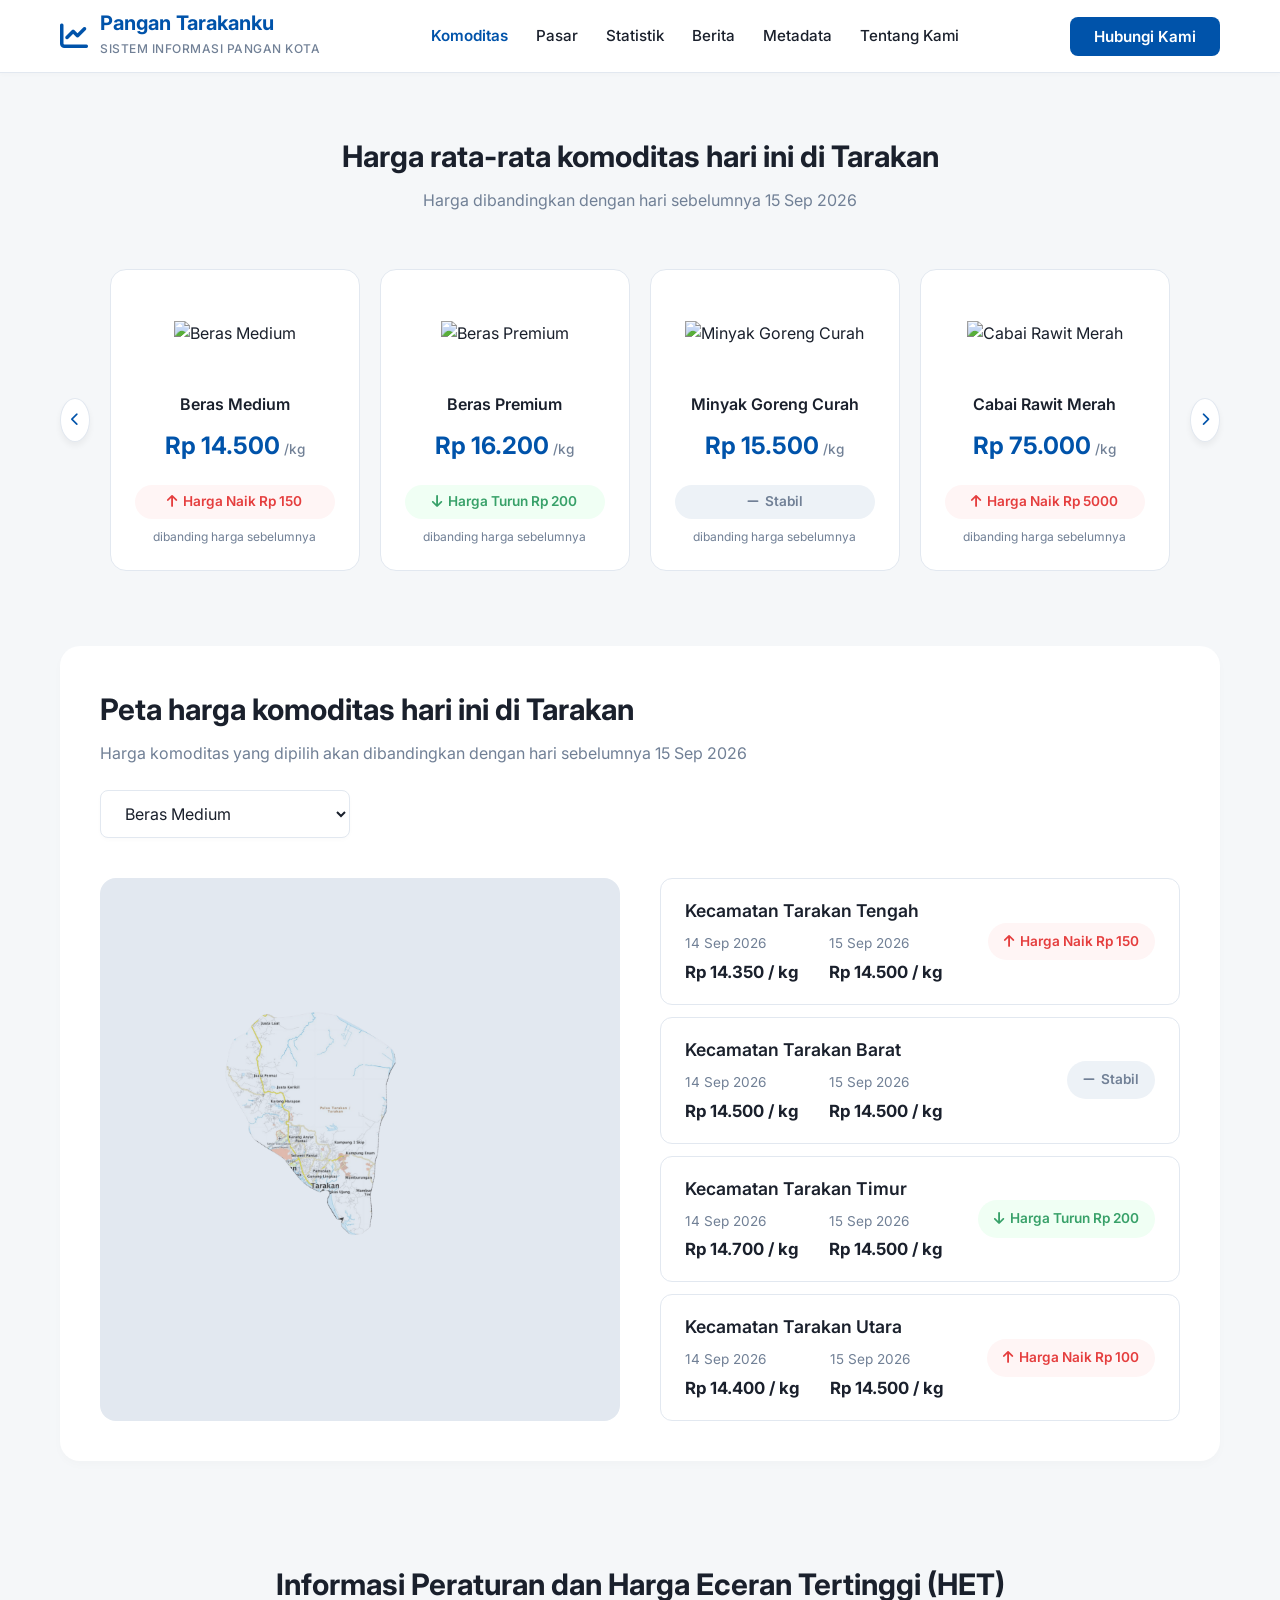
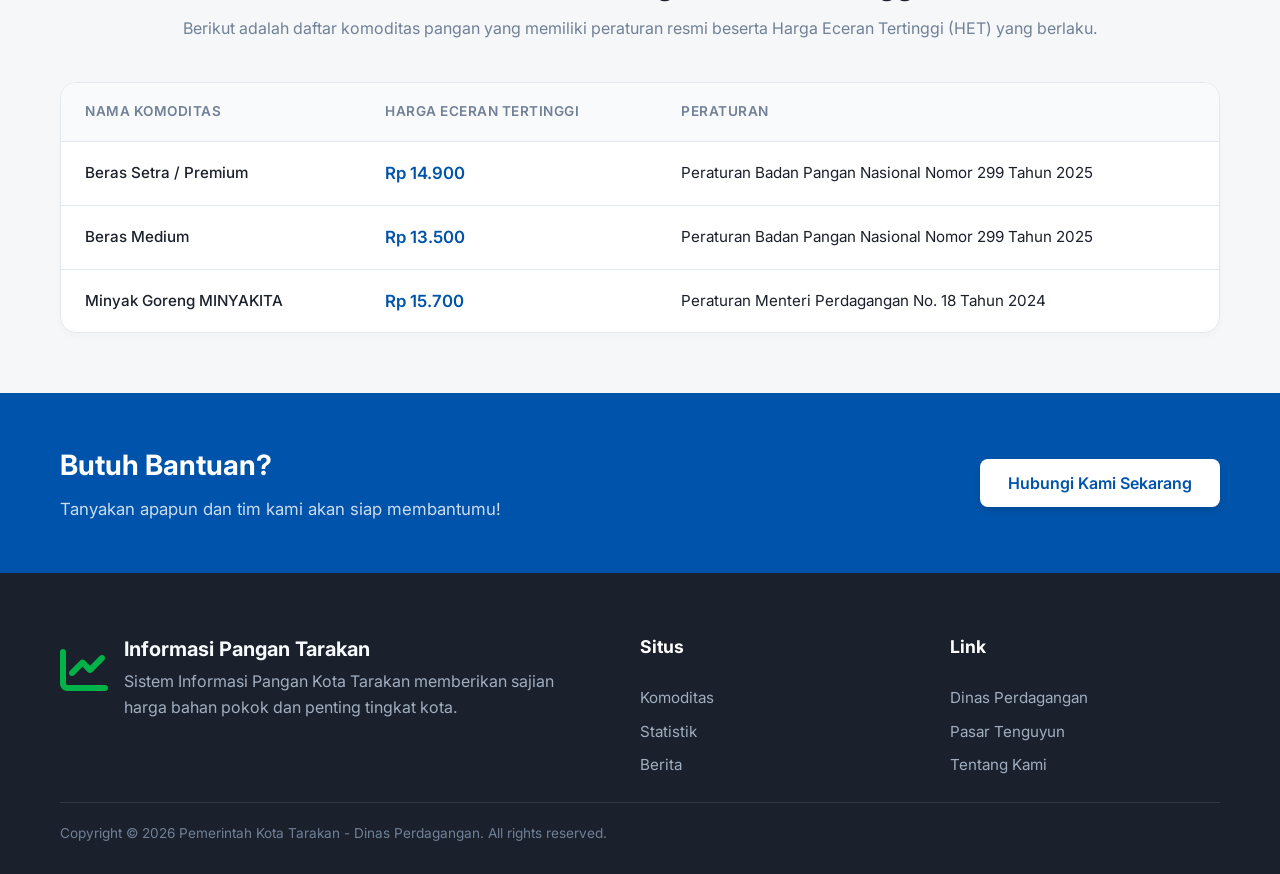
==== commit 9ac49cba: "sukses" ====
--- a/index.html
+++ b/index.html
@@ -6,16 +6,15 @@
     <title>Pangan Tarakanku - Informasi Harga Pangan</title>
     <link rel="stylesheet" href="styles.css">
     <link rel="stylesheet" href="https://cdnjs.cloudflare.com/ajax/libs/font-awesome/6.4.0/css/all.min.css">
-    <link href="https://fonts.googleapis.com/css2?family=Inter:wght@300;400;500;600;700&display=swap" rel="stylesheet">
+    <link href="https://fonts.googleapis.com/css2?family=Inter:wght@400;500;600;700&display=swap" rel="stylesheet">
 </head>
 <body>
 
     <!-- Navbar -->
     <nav class="navbar">
-        <div class="nav-container">
+        <div class="container nav-container">
             <div class="logo-area">
-                <!-- Anggap ini logo pemerintah/institusi -->
-                <div class="logo-icon"><i class="fa-solid fa-building-columns"></i></div>
+                <div class="logo-icon"><i class="fa-solid fa-chart-line"></i></div>
                 <div class="logo-text">
                     <strong>Pangan Tarakanku</strong>
                     <span>Sistem Informasi Pangan Kota</span>
@@ -30,7 +29,7 @@
                 <li><a href="#">Tentang Kami</a></li>
             </ul>
             <div class="nav-contact">
-                <button class="btn-outline">Hubungi Kami</button>
+                <button class="btn-primary">Hubungi Kami</button>
             </div>
         </div>
     </nav>
@@ -39,7 +38,7 @@
     <main class="container">
         <!-- Section 1: Harga Komoditas Rata-rata -->
         <section class="section">
-            <div class="section-header">
+            <div class="section-header text-center">
                 <h1>Harga rata-rata komoditas hari ini di Tarakan</h1>
                 <p class="subtitle">Harga dibandingkan dengan hari sebelumnya 15 Sep 2026</p>
             </div>
@@ -54,7 +53,7 @@
         </section>
 
         <!-- Section 2: Peta Harga Per Wilayah -->
-        <section class="section section-gray">
+        <section class="section section-white" style="border-radius: 20px; padding: 40px; box-shadow: 0 4px 10px rgba(0,0,0,0.02); margin-bottom: 40px;">
             <div class="section-header">
                 <h2>Peta harga komoditas hari ini di Tarakan</h2>
                 <p class="subtitle">Harga komoditas yang dipilih akan dibandingkan dengan hari sebelumnya 15 Sep 2026</p>
@@ -63,6 +62,7 @@
                         <option>Beras Medium</option>
                         <option>Beras Premium</option>
                         <option>Cabai Rawit Merah</option>
+                        <option>Daging Sapi Murni</option>
                     </select>
                 </div>
             </div>
@@ -70,8 +70,7 @@
             <div class="map-layout">
                 <!-- Sisi Kiri: Ilustrasi Peta -->
                 <div class="map-illustration">
-                    <img src="https://upload.wikimedia.org/wikipedia/commons/thumb/c/ca/Peta_Administrasi_Kota_Tarakan.png/800px-Peta_Administrasi_Kota_Tarakan.png" alt="Peta Tarakan" style="width:100%; opacity:0.8; filter: grayscale(100%); mix-blend-mode: multiply;">
-                    <!-- Placeholder peta sederhana -->
+                    <img src="PETATARAKAN.png" alt="Peta Tarakan">
                 </div>
                 
                 <!-- Sisi Kanan: Daftar Wilayah -->
@@ -83,7 +82,7 @@
 
         <!-- Section 3: Peraturan & HET -->
         <section class="section">
-            <div class="section-header">
+            <div class="section-header text-center">
                 <h2>Informasi Peraturan dan Harga Eceran Tertinggi (HET)</h2>
                 <p class="subtitle">Berikut adalah daftar komoditas pangan yang memiliki peraturan resmi beserta Harga Eceran Tertinggi (HET) yang berlaku.</p>
             </div>
@@ -119,10 +118,10 @@
     <footer class="footer">
         <div class="container footer-grid">
             <div class="footer-brand">
-                <div class="logo-icon-large"><i class="fa-solid fa-leaf"></i></div>
+                <div class="logo-icon-large"><i class="fa-solid fa-chart-line"></i></div>
                 <div>
                     <h3>Informasi Pangan Tarakan</h3>
-                    <p class="copyright">Copyright © 2026 Pemkot Tarakan</p>
+                    <p class="subtitle" style="color: #A0AEC0;">Sistem Informasi Pangan Kota Tarakan memberikan sajian harga bahan pokok dan penting tingkat kota.</p>
                 </div>
             </div>
             <div class="footer-links">
@@ -142,9 +141,11 @@
                 </ul>
             </div>
         </div>
+        <div class="container">
+            <div class="copyright">Copyright © 2026 Pemerintah Kota Tarakan - Dinas Perdagangan. All rights reserved.</div>
+        </div>
     </footer>
 
-    <script src="js/utils.js"></script>
-    <script src="js/app.js"></script>
+    <script type="module" src="js/app.js"></script>
 </body>
 </html>
--- a/styles.css
+++ b/styles.css
@@ -1,98 +1,108 @@
 /* Base & Typography */
 :root {
-    --primary: #059669; /* Hijau modern */
-    --primary-light: #10b981;
-    --text-main: #111827;
-    --text-muted: #6b7280;
-    --bg-gray: #f9fafb;
-    --red-alert: #ef4444;
-    --red-bg: #fef2f2;
-    --green-alert: #10b981;
-    --green-bg: #ecfdf5;
-    --gray-alert: #6b7280;
-    --gray-bg: #f3f4f6;
-    --border: #e5e7eb;
+    --primary: #0053AA; /* IPJ Dark Blue */
+    --primary-light: #428bca; /* IPJ Light Blue */
+    --accent: #00B348; /* IPJ Green Betawi */
+    --text-main: #1A202C; /* Dark gray for text */
+    --text-muted: #718096; /* Gray for muted text */
+    --bg-gray: #F5F7F9; /* Very soft gray background */
+    --red-alert: #E53E3E;
+    --red-bg: #FFF5F5;
+    --green-alert: #38A169;
+    --green-bg: #F0FFF4;
+    --gray-alert: #718096;
+    --gray-bg: #EDF2F7;
+    --border: #E2E8F0;
 }
 
 * { margin: 0; padding: 0; box-sizing: border-box; font-family: 'Inter', sans-serif; }
-body { color: var(--text-main); background-color: #ffffff; line-height: 1.6; }
+body { color: var(--text-main); background-color: var(--bg-gray); line-height: 1.6; }
 .container { max-width: 1200px; margin: 0 auto; padding: 0 20px; }
 
 /* Navbar */
-.navbar { background: #fff; border-bottom: 1px solid var(--border); position: sticky; top: 0; z-index: 100; }
-.nav-container { display: flex; justify-content: space-between; align-items: center; height: 70px; }
+.navbar { background: #ffffff; border-bottom: 1px solid var(--border); position: sticky; top: 0; z-index: 100; box-shadow: 0 2px 4px rgba(0,0,0,0.02); }
+.nav-container { display: flex; justify-content: space-between; align-items: center; height: 72px; }
 .logo-area { display: flex; align-items: center; gap: 12px; }
-.logo-icon { font-size: 24px; color: var(--primary); }
-.logo-text strong { display: block; font-size: 1.1rem; line-height: 1.2; }
-.logo-text span { font-size: 0.75rem; color: var(--text-muted); }
-.nav-links { display: flex; gap: 24px; list-style: none; }
-.nav-links a { text-decoration: none; color: var(--text-muted); font-size: 0.9rem; font-weight: 500; }
-.nav-links a.active, .nav-links a:hover { color: var(--primary); }
-.btn-outline { border: 1px solid var(--border); background: #fff; padding: 8px 20px; border-radius: 20px; font-weight: 500; cursor: pointer; transition: 0.3s; }
-.btn-outline:hover { border-color: var(--primary); color: var(--primary); }
+.logo-icon { font-size: 28px; color: var(--primary); }
+.logo-text strong { display: block; font-size: 1.25rem; line-height: 1.2; color: var(--primary); font-weight: 700; }
+.logo-text span { font-size: 0.75rem; color: var(--text-muted); font-weight: 500; text-transform: uppercase; letter-spacing: 0.5px; }
+.nav-links { display: flex; gap: 28px; list-style: none; }
+.nav-links a { text-decoration: none; color: var(--text-main); font-size: 0.95rem; font-weight: 500; transition: color 0.2s ease; }
+.nav-links a.active, .nav-links a:hover { color: var(--primary); font-weight: 600; }
+.btn-primary { background: var(--primary); color: #fff; padding: 10px 24px; border-radius: 8px; font-weight: 600; cursor: pointer; transition: 0.3s; border: none; font-size: 0.95rem; }
+.btn-primary:hover { background: var(--primary-light); box-shadow: 0 4px 12px rgba(0, 83, 170, 0.2); }
 
 /* Sections */
-.section { padding: 50px 0; }
-.section-gray { background-color: var(--bg-gray); }
-.section-header { text-align: center; margin-bottom: 40px; }
-.section-header h1, .section-header h2 { font-size: 1.75rem; margin-bottom: 10px; }
-.subtitle { color: var(--text-muted); font-size: 0.95rem; }
+.section { padding: 60px 0; }
+.section-white { background-color: #ffffff; }
+.section-header { margin-bottom: 40px; display: flex; flex-direction: column; gap: 8px; }
+.section-header.text-center { text-align: center; align-items: center; }
+.section-header h1, .section-header h2 { font-size: 1.85rem; color: var(--text-main); font-weight: 700; }
+.subtitle { color: var(--text-muted); font-size: 1rem; }
 
 /* Carousel Komoditas */
-.carousel-container { display: flex; align-items: center; gap: 15px; }
-.nav-btn { width: 40px; height: 40px; border-radius: 50%; border: 1px solid var(--border); background: #fff; cursor: pointer; color: var(--text-muted); box-shadow: 0 2px 5px rgba(0,0,0,0.05); }
-.nav-btn:hover { background: var(--primary); color: #fff; border-color: var(--primary); }
-.komoditas-track { display: flex; gap: 20px; overflow-x: auto; padding: 10px 5px; scroll-behavior: smooth; }
+.carousel-container { display: flex; align-items: center; gap: 15px; position: relative; }
+.nav-btn { width: 44px; height: 44px; border-radius: 50%; border: 1px solid var(--border); background: #fff; cursor: pointer; color: var(--primary); box-shadow: 0 4px 6px rgba(0,0,0,0.05); transition: all 0.2s ease; display: flex; align-items: center; justify-content: center; z-index: 2; }
+.nav-btn:hover { background: var(--bg-gray); color: var(--primary-light); }
+.komoditas-track { display: flex; gap: 20px; overflow-x: auto; padding: 15px 5px; scroll-behavior: smooth; }
 .komoditas-track::-webkit-scrollbar { display: none; } /* Sembunyikan scrollbar */
 
 /* Card Komoditas */
-.card { min-width: 260px; background: #fff; border: 1px solid var(--border); border-radius: 12px; padding: 25px 20px; text-align: center; transition: 0.3s; }
-.card:hover { box-shadow: 0 10px 25px rgba(0,0,0,0.08); transform: translateY(-3px); }
-.card-img-wrap { height: 70px; margin-bottom: 15px; }
-.card-img-wrap img { height: 100%; object-fit: contain; }
-.card-title { font-size: 0.95rem; color: var(--text-muted); margin-bottom: 10px; font-weight: 500; }
-.card-price { font-size: 1.35rem; font-weight: 700; margin-bottom: 20px; }
+.card { min-width: 250px; background: #fff; border: 1px solid var(--border); border-radius: 16px; padding: 24px; text-align: center; transition: all 0.3s ease; display: flex; flex-direction: column; align-items: center; }
+.card:hover { box-shadow: 0 10px 30px rgba(0,0,0,0.06); transform: translateY(-4px); border-color: transparent; }
+.card-img-wrap { height: 80px; margin-bottom: 20px; display: flex; align-items: center; justify-content: center; }
+.card-img-wrap img { max-height: 100%; max-width: 100%; object-fit: contain; }
+.card-title { font-size: 1rem; color: var(--text-main); margin-bottom: 12px; font-weight: 600; line-height: 1.3; }
+.card-price { font-size: 1.5rem; font-weight: 700; color: var(--primary); margin-bottom: 20px; }
 
-/* Badge Indikator Harga */
-.badge-container { display: flex; flex-direction: column; align-items: center; gap: 5px; }
-.badge { display: inline-flex; align-items: center; gap: 6px; padding: 6px 12px; border-radius: 6px; font-size: 0.8rem; font-weight: 700; border: 1px solid transparent; }
-.badge.up { background: var(--red-bg); color: var(--red-alert); border-color: #fca5a5; }
-.badge.down { background: var(--green-bg); color: var(--green-alert); border-color: #6ee7b7; }
-.badge.stable { background: var(--gray-bg); color: var(--text-muted); border-color: var(--border); }
-.badge-note { font-size: 0.65rem; color: #9ca3af; }
+/* Badge Indikator Harga (Pill Style) */
+.badge-container { display: flex; flex-direction: column; align-items: center; gap: 8px; width: 100%; }
+.badge { display: inline-flex; align-items: center; justify-content: center; gap: 6px; padding: 6px 14px; border-radius: 999px; font-size: 0.85rem; font-weight: 600; width: 100%; }
+.badge.up { background: var(--red-bg); color: var(--red-alert); }
+.badge.down { background: var(--green-bg); color: var(--green-alert); }
+.badge.stable { background: var(--gray-bg); color: var(--gray-alert); }
+.badge-note { font-size: 0.75rem; color: var(--text-muted); }
 
 /* Map & Regions Section */
-.filter-dropdown select { margin-top: 15px; padding: 10px 20px; border-radius: 8px; border: 1px solid var(--border); outline: none; font-size: 1rem; }
+.filter-dropdown select { margin-top: 15px; padding: 12px 20px; border-radius: 8px; border: 1px solid var(--border); outline: none; font-size: 1rem; color: var(--text-main); background-color: #fff; box-shadow: 0 2px 4px rgba(0,0,0,0.02); min-width: 250px; cursor: pointer; }
+.filter-dropdown select:focus { border-color: var(--primary); box-shadow: 0 0 0 1px var(--primary); }
 .map-layout { display: grid; grid-template-columns: 1fr 1fr; gap: 40px; margin-top: 30px; }
-.map-illustration { background: #fff; border: 1px solid var(--border); border-radius: 12px; display: flex; align-items: center; justify-content: center; padding: 20px; min-height: 400px; }
+.map-illustration { background: #E2E8F0; border-radius: 16px; display: flex; align-items: center; justify-content: center; overflow: hidden; min-height: 400px; }
+.map-illustration img { width: 100%; height: 100%; object-fit: cover; opacity: 0.8; mix-blend-mode: multiply; }
 
 /* List Wilayah */
-.region-list { display: flex; flex-direction: column; gap: 15px; }
-.region-card { background: #fff; border: 1px solid var(--border); border-radius: 8px; padding: 15px 20px; display: flex; justify-content: space-between; align-items: center; }
-.region-info h4 { font-size: 1rem; margin-bottom: 8px; }
-.region-dates { display: flex; gap: 20px; font-size: 0.85rem; color: var(--text-muted); }
-.region-dates div strong { display: block; color: var(--text-main); font-size: 0.95rem; margin-top: 3px; }
+.region-list { display: flex; flex-direction: column; gap: 12px; }
+.region-card { background: #fff; border: 1px solid var(--border); border-radius: 12px; padding: 18px 24px; display: flex; justify-content: space-between; align-items: center; transition: box-shadow 0.2s ease; }
+.region-card:hover { box-shadow: 0 4px 12px rgba(0,0,0,0.05); }
+.region-info h4 { font-size: 1.1rem; color: var(--text-main); margin-bottom: 8px; font-weight: 600; }
+.region-dates { display: flex; gap: 30px; font-size: 0.85rem; color: var(--text-muted); }
+.region-dates div strong { display: block; color: var(--text-main); font-size: 1.05rem; margin-top: 4px; font-weight: 700; }
+.region-card .badge { width: auto; padding: 8px 16px; }
 
 /* Tabel HET */
-.table-container { background: #fff; border: 1px solid var(--border); border-radius: 12px; overflow: hidden; }
+.table-container { background: #fff; border-radius: 16px; overflow: hidden; box-shadow: 0 4px 6px rgba(0,0,0,0.02); border: 1px solid var(--border); }
 .het-table { width: 100%; border-collapse: collapse; text-align: left; }
-.het-table th { background: var(--bg-gray); padding: 15px 20px; font-size: 0.8rem; color: var(--text-muted); font-weight: 600; text-transform: uppercase; border-bottom: 1px solid var(--border); }
-.het-table td { padding: 15px 20px; font-size: 0.9rem; border-bottom: 1px solid var(--border); }
+.het-table th { background: #F8FAFC; padding: 18px 24px; font-size: 0.85rem; color: var(--text-muted); font-weight: 600; text-transform: uppercase; letter-spacing: 0.5px; border-bottom: 1px solid var(--border); }
+.het-table td { padding: 18px 24px; font-size: 0.95rem; border-bottom: 1px solid var(--border); color: var(--text-main); }
+.het-table tr:hover td { background-color: var(--bg-gray); }
 .het-table tr:last-child td { border-bottom: none; }
+.het-table td:nth-child(2) { color: var(--primary); font-weight: 700; font-size: 1.05rem; }
 
 /* Footer */
-.cta-banner { background: var(--primary-light); color: white; padding: 40px 0; }
+.cta-banner { background: var(--primary); color: white; padding: 50px 0; }
 .cta-content { display: flex; justify-content: space-between; align-items: center; }
-.cta-content h2 { font-size: 1.5rem; margin-bottom: 5px; }
-.btn-solid-white { background: #fff; color: var(--primary); border: none; padding: 12px 24px; font-weight: 600; border-radius: 6px; cursor: pointer; transition: 0.3s; }
-.btn-solid-white:hover { background: var(--bg-gray); }
+.cta-content h2 { font-size: 1.75rem; margin-bottom: 8px; font-weight: 700; }
+.cta-content p { color: rgba(255,255,255,0.8); font-size: 1.05rem; }
+.btn-solid-white { background: #fff; color: var(--primary); border: none; padding: 14px 28px; font-weight: 600; border-radius: 8px; font-size: 1rem; cursor: pointer; transition: 0.3s; box-shadow: 0 4px 6px rgba(0,0,0,0.1); }
+.btn-solid-white:hover { transform: translateY(-2px); box-shadow: 0 6px 12px rgba(0,0,0,0.15); }
 
-.footer { background: #1f2937; color: #f9fafb; padding: 50px 0 30px; }
+.footer { background: #1A202C; color: #F7FAFC; padding: 60px 0 30px; }
 .footer-grid { display: grid; grid-template-columns: 2fr 1fr 1fr; gap: 40px; }
-.footer-brand { display: flex; gap: 15px; }
-.logo-icon-large { font-size: 40px; color: var(--primary-light); }
-.footer-links h4 { margin-bottom: 15px; color: var(--primary-light); }
+.footer-brand { display: flex; gap: 16px; }
+.logo-icon-large { font-size: 48px; color: var(--accent); }
+.footer-brand h3 { font-size: 1.25rem; font-weight: 700; margin-bottom: 4px; }
+.footer-links h4 { margin-bottom: 20px; color: #fff; font-size: 1.1rem; }
 .footer-links ul { list-style: none; }
-.footer-links a { color: #d1d5db; text-decoration: none; font-size: 0.9rem; line-height: 2; transition: 0.3s; }
+.footer-links a { color: #A0AEC0; text-decoration: none; font-size: 0.95rem; line-height: 2.2; transition: color 0.2s ease; }
 .footer-links a:hover { color: #fff; }
-.copyright { font-size: 0.8rem; color: #9ca3af; margin-top: 10px; }+.copyright { font-size: 0.85rem; color: #718096; margin-top: 20px; border-top: 1px solid rgba(255,255,255,0.1); padding-top: 20px; }
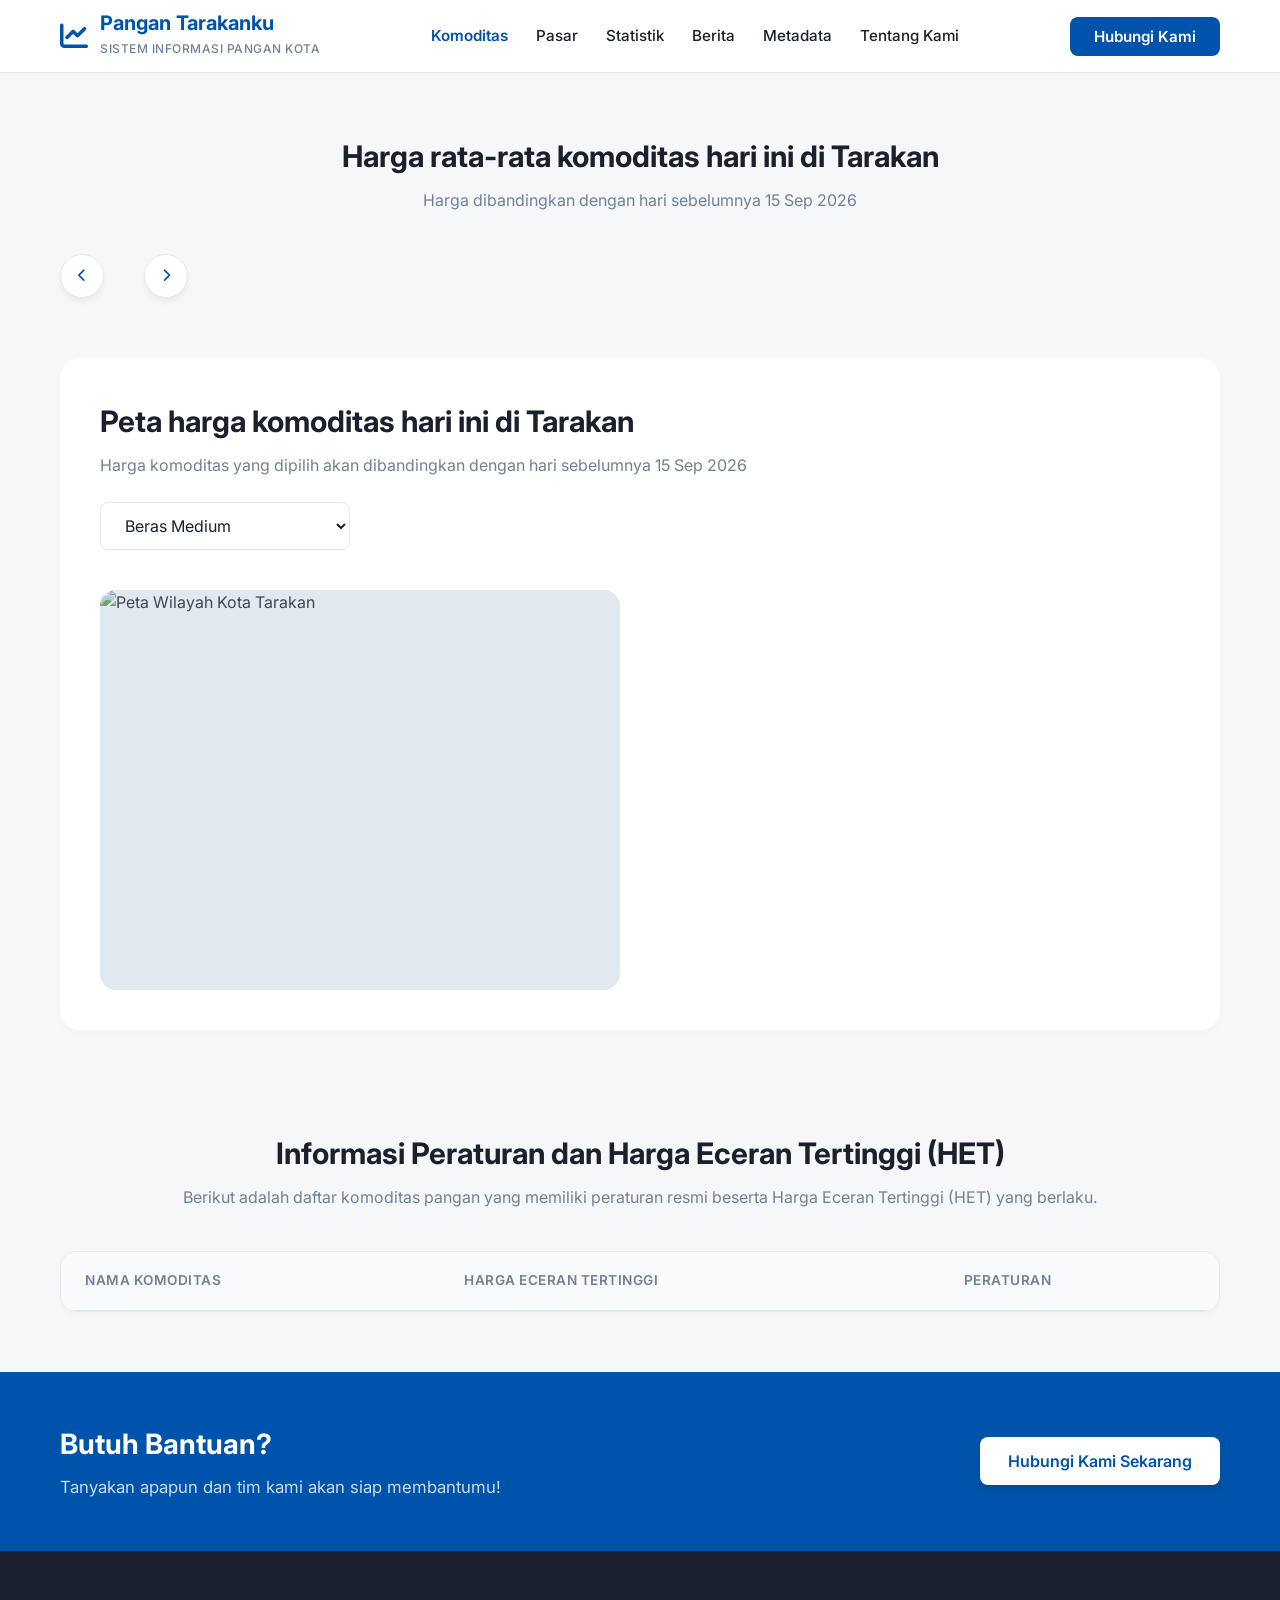
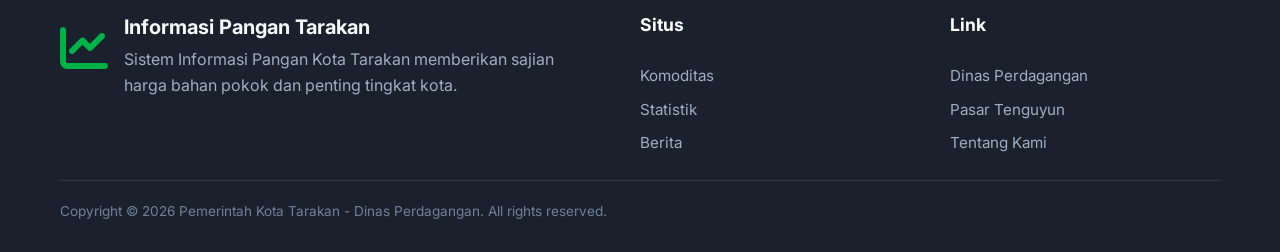
==== commit 76f345fb: "fix: resolve merge conflict in AI_USAGE_LOG, fix map image extension, and enhance module 4" ====
--- a/index.html
+++ b/index.html
@@ -70,7 +70,7 @@
             <div class="map-layout">
                 <!-- Sisi Kiri: Ilustrasi Peta -->
                 <div class="map-illustration">
-                    <img src="PETATARAKAN.png" alt="Peta Tarakan">
+                   <img src="PETATARAKAN.jpg" alt="Peta Wilayah Kota Tarakan">
                 </div>
                 
                 <!-- Sisi Kanan: Daftar Wilayah -->
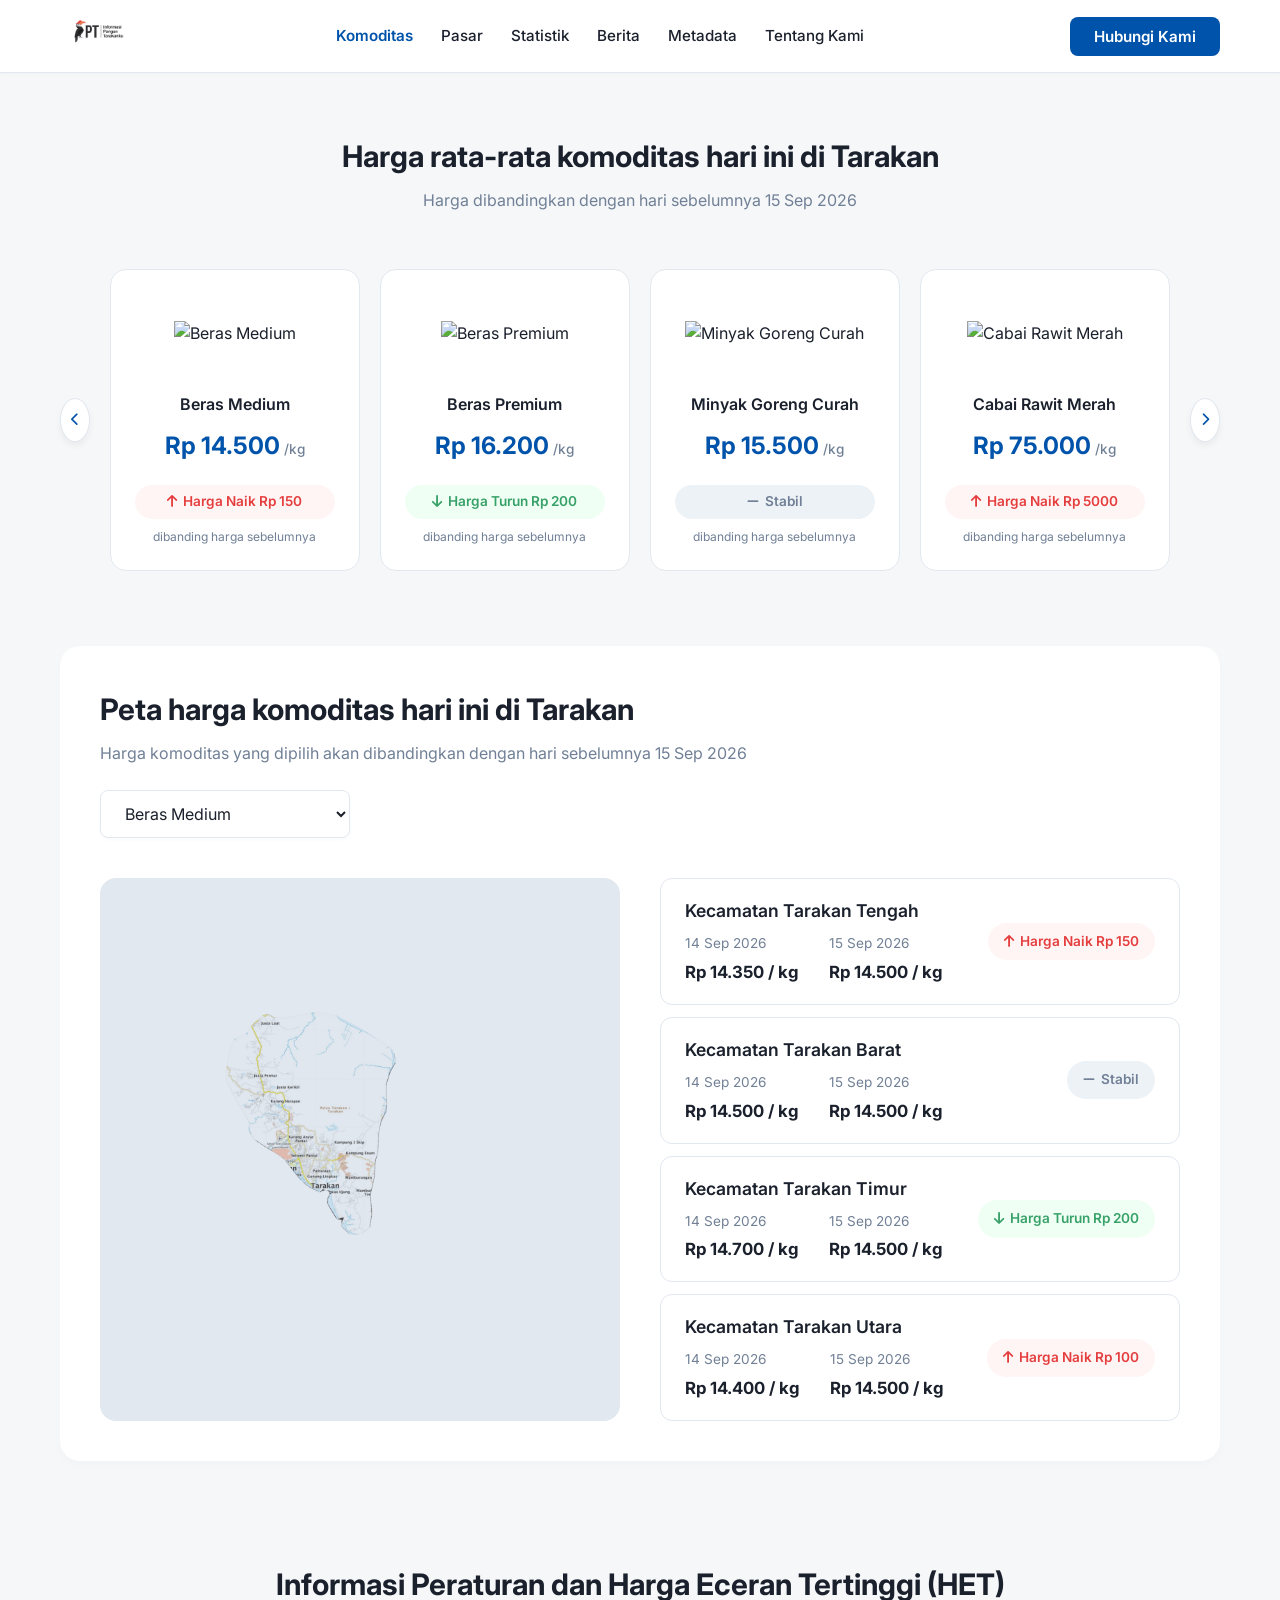
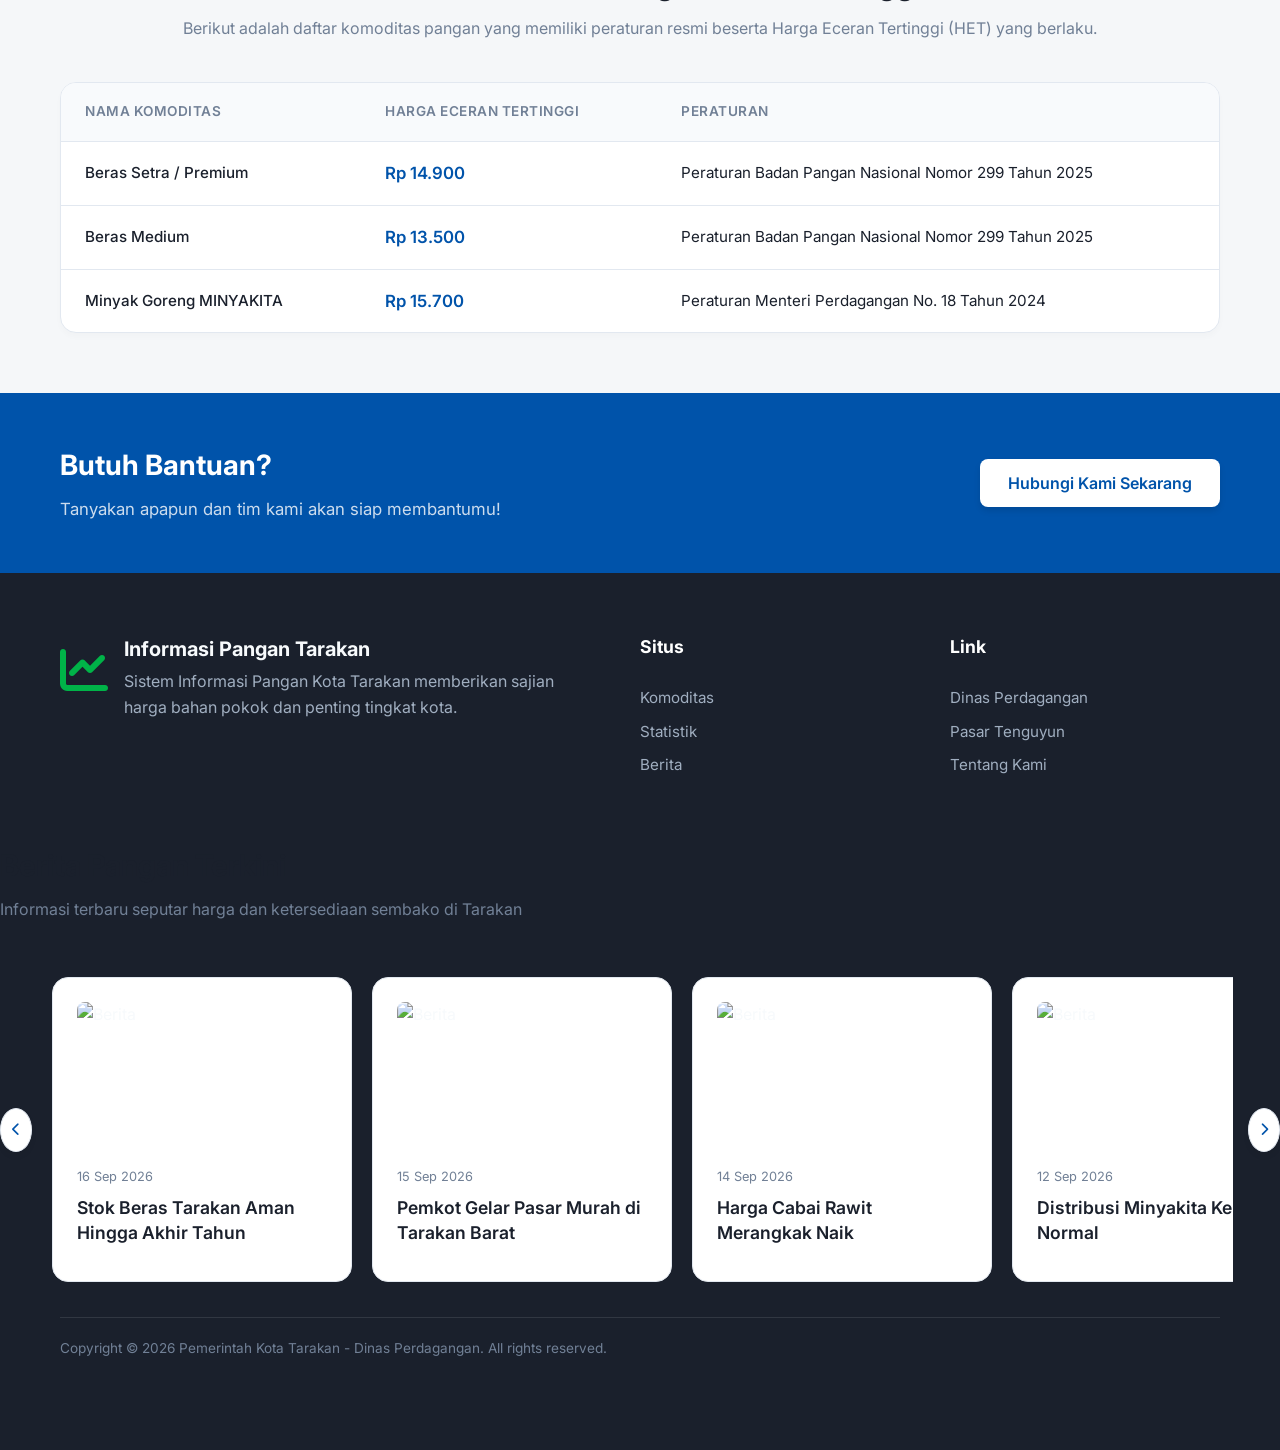
==== commit 1fc76b67: "sukses" ====
--- a/index.html
+++ b/index.html
@@ -1,5 +1,6 @@
 <!DOCTYPE html>
 <html lang="id">
+
 <head>
     <meta charset="UTF-8">
     <meta name="viewport" content="width=device-width, initial-scale=1.0">
@@ -8,25 +9,22 @@
     <link rel="stylesheet" href="https://cdnjs.cloudflare.com/ajax/libs/font-awesome/6.4.0/css/all.min.css">
     <link href="https://fonts.googleapis.com/css2?family=Inter:wght@400;500;600;700&display=swap" rel="stylesheet">
 </head>
+
 <body>
 
     <!-- Navbar -->
     <nav class="navbar">
         <div class="container nav-container">
             <div class="logo-area">
-                <div class="logo-icon"><i class="fa-solid fa-chart-line"></i></div>
-                <div class="logo-text">
-                    <strong>Pangan Tarakanku</strong>
-                    <span>Sistem Informasi Pangan Kota</span>
-                </div>
+                <img src="logo.jpg" alt="Logo Pangan Tarakanku" style="height: 70px; width: auto; object-fit: contain;">
             </div>
             <ul class="nav-links">
-                <li><a href="#" class="active">Komoditas</a></li>
-                <li><a href="#">Pasar</a></li>
-                <li><a href="#">Statistik</a></li>
-                <li><a href="#">Berita</a></li>
-                <li><a href="#">Metadata</a></li>
-                <li><a href="#">Tentang Kami</a></li>
+                <li><a href="index.html" class="active">Komoditas</a></li>
+                <li><a href="pasar.html">Pasar</a></li>
+                <li><a href="statistik.html">Statistik</a></li>
+                <li><a href="berita.html">Berita</a></li>
+                <li><a href="metadata.html">Metadata</a></li>
+                <li><a href="tentang.html">Tentang Kami</a></li>
             </ul>
             <div class="nav-contact">
                 <button class="btn-primary">Hubungi Kami</button>
@@ -42,7 +40,7 @@
                 <h1>Harga rata-rata komoditas hari ini di Tarakan</h1>
                 <p class="subtitle">Harga dibandingkan dengan hari sebelumnya 15 Sep 2026</p>
             </div>
-            
+
             <div class="carousel-container">
                 <button class="nav-btn prev-btn"><i class="fa-solid fa-chevron-left"></i></button>
                 <div class="komoditas-track" id="komoditas-container">
@@ -53,10 +51,12 @@
         </section>
 
         <!-- Section 2: Peta Harga Per Wilayah -->
-        <section class="section section-white" style="border-radius: 20px; padding: 40px; box-shadow: 0 4px 10px rgba(0,0,0,0.02); margin-bottom: 40px;">
+        <section class="section section-white"
+            style="border-radius: 20px; padding: 40px; box-shadow: 0 4px 10px rgba(0,0,0,0.02); margin-bottom: 40px;">
             <div class="section-header">
                 <h2>Peta harga komoditas hari ini di Tarakan</h2>
-                <p class="subtitle">Harga komoditas yang dipilih akan dibandingkan dengan hari sebelumnya 15 Sep 2026</p>
+                <p class="subtitle">Harga komoditas yang dipilih akan dibandingkan dengan hari sebelumnya 15 Sep 2026
+                </p>
                 <div class="filter-dropdown">
                     <select id="select-komoditas">
                         <option>Beras Medium</option>
@@ -66,13 +66,13 @@
                     </select>
                 </div>
             </div>
-            
+
             <div class="map-layout">
                 <!-- Sisi Kiri: Ilustrasi Peta -->
                 <div class="map-illustration">
-                   <img src="PETATARAKAN.jpg" alt="Peta Wilayah Kota Tarakan">
+                    <img src="PETATARAKAN.png" alt="Peta Tarakan">
                 </div>
-                
+
                 <!-- Sisi Kanan: Daftar Wilayah -->
                 <div class="region-list" id="region-container">
                     <!-- List Wilayah dirender oleh JS -->
@@ -84,7 +84,8 @@
         <section class="section">
             <div class="section-header text-center">
                 <h2>Informasi Peraturan dan Harga Eceran Tertinggi (HET)</h2>
-                <p class="subtitle">Berikut adalah daftar komoditas pangan yang memiliki peraturan resmi beserta Harga Eceran Tertinggi (HET) yang berlaku.</p>
+                <p class="subtitle">Berikut adalah daftar komoditas pangan yang memiliki peraturan resmi beserta Harga
+                    Eceran Tertinggi (HET) yang berlaku.</p>
             </div>
             <div class="table-container">
                 <table class="het-table">
@@ -121,7 +122,8 @@
                 <div class="logo-icon-large"><i class="fa-solid fa-chart-line"></i></div>
                 <div>
                     <h3>Informasi Pangan Tarakan</h3>
-                    <p class="subtitle" style="color: #A0AEC0;">Sistem Informasi Pangan Kota Tarakan memberikan sajian harga bahan pokok dan penting tingkat kota.</p>
+                    <p class="subtitle" style="color: #A0AEC0;">Sistem Informasi Pangan Kota Tarakan memberikan sajian
+                        harga bahan pokok dan penting tingkat kota.</p>
                 </div>
             </div>
             <div class="footer-links">
@@ -141,11 +143,33 @@
                 </ul>
             </div>
         </div>
-        <div class="container">
-            <div class="copyright">Copyright © 2026 Pemerintah Kota Tarakan - Dinas Perdagangan. All rights reserved.</div>
-        </div>
+
+        <!-- Section 4: Berita Terkini -->
+        <section class="section">
+            <div class="section-header">
+                <h2>Berita Pangan Terkini</h2>
+                <p class="subtitle">Informasi terbaru seputar harga dan ketersediaan sembako di Tarakan</p>
+            </div>
+
+            <div class="carousel-container">
+                <!-- Perhatikan penambahan ID khusus untuk tombol berita -->
+                <button class="nav-btn" id="prev-berita"><i class="fa-solid fa-chevron-left"></i></button>
+
+                <!-- Kita tetap pakai class "komoditas-track" karena efek CSS-nya sama -->
+                <div class="komoditas-track" id="berita-container">
+                    <!-- Cards Berita akan dirender oleh JS -->
+                </div>
+
+                <button class="nav-btn" id="next-berita"><i class="fa-solid fa-chevron-right"></i></button>
+            </div>
+
+            <div class="container">
+                <div class="copyright">Copyright © 2026 Pemerintah Kota Tarakan - Dinas Perdagangan. All rights
+                    reserved.</div>
+            </div>
     </footer>
 
     <script type="module" src="js/app.js"></script>
 </body>
+
 </html>
--- a/styles.css
+++ b/styles.css
@@ -1,11 +1,17 @@
 /* Base & Typography */
 :root {
-    --primary: #0053AA; /* IPJ Dark Blue */
-    --primary-light: #428bca; /* IPJ Light Blue */
-    --accent: #00B348; /* IPJ Green Betawi */
-    --text-main: #1A202C; /* Dark gray for text */
-    --text-muted: #718096; /* Gray for muted text */
-    --bg-gray: #F5F7F9; /* Very soft gray background */
+    --primary: #0053AA;
+    /* IPJ Dark Blue */
+    --primary-light: #428bca;
+    /* IPJ Light Blue */
+    --accent: #00B348;
+    /* IPJ Green Betawi */
+    --text-main: #1A202C;
+    /* Dark gray for text */
+    --text-muted: #718096;
+    /* Gray for muted text */
+    --bg-gray: #F5F7F9;
+    /* Very soft gray background */
     --red-alert: #E53E3E;
     --red-bg: #FFF5F5;
     --green-alert: #38A169;
@@ -15,94 +21,509 @@
     --border: #E2E8F0;
 }
 
-* { margin: 0; padding: 0; box-sizing: border-box; font-family: 'Inter', sans-serif; }
-body { color: var(--text-main); background-color: var(--bg-gray); line-height: 1.6; }
-.container { max-width: 1200px; margin: 0 auto; padding: 0 20px; }
+* {
+    margin: 0;
+    padding: 0;
+    box-sizing: border-box;
+    font-family: 'Inter', sans-serif;
+}
+
+body {
+    color: var(--text-main);
+    background-color: var(--bg-gray);
+    line-height: 1.6;
+}
+
+.container {
+    max-width: 1200px;
+    margin: 0 auto;
+    padding: 0 20px;
+}
 
 /* Navbar */
-.navbar { background: #ffffff; border-bottom: 1px solid var(--border); position: sticky; top: 0; z-index: 100; box-shadow: 0 2px 4px rgba(0,0,0,0.02); }
-.nav-container { display: flex; justify-content: space-between; align-items: center; height: 72px; }
-.logo-area { display: flex; align-items: center; gap: 12px; }
-.logo-icon { font-size: 28px; color: var(--primary); }
-.logo-text strong { display: block; font-size: 1.25rem; line-height: 1.2; color: var(--primary); font-weight: 700; }
-.logo-text span { font-size: 0.75rem; color: var(--text-muted); font-weight: 500; text-transform: uppercase; letter-spacing: 0.5px; }
-.nav-links { display: flex; gap: 28px; list-style: none; }
-.nav-links a { text-decoration: none; color: var(--text-main); font-size: 0.95rem; font-weight: 500; transition: color 0.2s ease; }
-.nav-links a.active, .nav-links a:hover { color: var(--primary); font-weight: 600; }
-.btn-primary { background: var(--primary); color: #fff; padding: 10px 24px; border-radius: 8px; font-weight: 600; cursor: pointer; transition: 0.3s; border: none; font-size: 0.95rem; }
-.btn-primary:hover { background: var(--primary-light); box-shadow: 0 4px 12px rgba(0, 83, 170, 0.2); }
+.navbar {
+    background: #ffffff;
+    border-bottom: 1px solid var(--border);
+    position: sticky;
+    top: 0;
+    z-index: 100;
+    box-shadow: 0 2px 4px rgba(0, 0, 0, 0.02);
+}
+
+.nav-container {
+    display: flex;
+    justify-content: space-between;
+    align-items: center;
+    height: 72px;
+}
+
+.logo-area {
+    display: flex;
+    align-items: center;
+    gap: 12px;
+}
+
+.logo-icon {
+    font-size: 28px;
+    color: var(--primary);
+}
+
+.logo-text strong {
+    display: block;
+    font-size: 1.25rem;
+    line-height: 1.2;
+    color: var(--primary);
+    font-weight: 700;
+}
+
+.logo-text span {
+    font-size: 0.75rem;
+    color: var(--text-muted);
+    font-weight: 500;
+    text-transform: uppercase;
+    letter-spacing: 0.5px;
+}
+
+.nav-links {
+    display: flex;
+    gap: 28px;
+    list-style: none;
+}
+
+.nav-links a {
+    text-decoration: none;
+    color: var(--text-main);
+    font-size: 0.95rem;
+    font-weight: 500;
+    transition: color 0.2s ease;
+}
+
+.nav-links a.active,
+.nav-links a:hover {
+    color: var(--primary);
+    font-weight: 600;
+}
+
+.btn-primary {
+    background: var(--primary);
+    color: #fff;
+    padding: 10px 24px;
+    border-radius: 8px;
+    font-weight: 600;
+    cursor: pointer;
+    transition: 0.3s;
+    border: none;
+    font-size: 0.95rem;
+}
+
+.btn-primary:hover {
+    background: var(--primary-light);
+    box-shadow: 0 4px 12px rgba(0, 83, 170, 0.2);
+}
 
 /* Sections */
-.section { padding: 60px 0; }
-.section-white { background-color: #ffffff; }
-.section-header { margin-bottom: 40px; display: flex; flex-direction: column; gap: 8px; }
-.section-header.text-center { text-align: center; align-items: center; }
-.section-header h1, .section-header h2 { font-size: 1.85rem; color: var(--text-main); font-weight: 700; }
-.subtitle { color: var(--text-muted); font-size: 1rem; }
+.section {
+    padding: 60px 0;
+}
+
+.section-white {
+    background-color: #ffffff;
+}
+
+.section-header {
+    margin-bottom: 40px;
+    display: flex;
+    flex-direction: column;
+    gap: 8px;
+}
+
+.section-header.text-center {
+    text-align: center;
+    align-items: center;
+}
+
+.section-header h1,
+.section-header h2 {
+    font-size: 1.85rem;
+    color: var(--text-main);
+    font-weight: 700;
+}
+
+.subtitle {
+    color: var(--text-muted);
+    font-size: 1rem;
+}
 
 /* Carousel Komoditas */
-.carousel-container { display: flex; align-items: center; gap: 15px; position: relative; }
-.nav-btn { width: 44px; height: 44px; border-radius: 50%; border: 1px solid var(--border); background: #fff; cursor: pointer; color: var(--primary); box-shadow: 0 4px 6px rgba(0,0,0,0.05); transition: all 0.2s ease; display: flex; align-items: center; justify-content: center; z-index: 2; }
-.nav-btn:hover { background: var(--bg-gray); color: var(--primary-light); }
-.komoditas-track { display: flex; gap: 20px; overflow-x: auto; padding: 15px 5px; scroll-behavior: smooth; }
-.komoditas-track::-webkit-scrollbar { display: none; } /* Sembunyikan scrollbar */
+.carousel-container {
+    display: flex;
+    align-items: center;
+    gap: 15px;
+    position: relative;
+}
+
+.nav-btn {
+    width: 44px;
+    height: 44px;
+    border-radius: 50%;
+    border: 1px solid var(--border);
+    background: #fff;
+    cursor: pointer;
+    color: var(--primary);
+    box-shadow: 0 4px 6px rgba(0, 0, 0, 0.05);
+    transition: all 0.2s ease;
+    display: flex;
+    align-items: center;
+    justify-content: center;
+    z-index: 2;
+}
+
+.nav-btn:hover {
+    background: var(--bg-gray);
+    color: var(--primary-light);
+}
+
+.komoditas-track {
+    display: flex;
+    gap: 20px;
+    overflow-x: auto;
+    padding: 15px 5px;
+    scroll-behavior: smooth;
+}
+
+.komoditas-track::-webkit-scrollbar {
+    display: none;
+}
+
+/* Sembunyikan scrollbar */
 
 /* Card Komoditas */
-.card { min-width: 250px; background: #fff; border: 1px solid var(--border); border-radius: 16px; padding: 24px; text-align: center; transition: all 0.3s ease; display: flex; flex-direction: column; align-items: center; }
-.card:hover { box-shadow: 0 10px 30px rgba(0,0,0,0.06); transform: translateY(-4px); border-color: transparent; }
-.card-img-wrap { height: 80px; margin-bottom: 20px; display: flex; align-items: center; justify-content: center; }
-.card-img-wrap img { max-height: 100%; max-width: 100%; object-fit: contain; }
-.card-title { font-size: 1rem; color: var(--text-main); margin-bottom: 12px; font-weight: 600; line-height: 1.3; }
-.card-price { font-size: 1.5rem; font-weight: 700; color: var(--primary); margin-bottom: 20px; }
+.card {
+    min-width: 250px;
+    background: #fff;
+    border: 1px solid var(--border);
+    border-radius: 16px;
+    padding: 24px;
+    text-align: center;
+    transition: all 0.3s ease;
+    display: flex;
+    flex-direction: column;
+    align-items: center;
+}
+
+.card:hover {
+    box-shadow: 0 10px 30px rgba(0, 0, 0, 0.06);
+    transform: translateY(-4px);
+    border-color: transparent;
+}
+
+.card-img-wrap {
+    height: 80px;
+    margin-bottom: 20px;
+    display: flex;
+    align-items: center;
+    justify-content: center;
+}
+
+.card-img-wrap img {
+    max-height: 100%;
+    max-width: 100%;
+    object-fit: contain;
+}
+
+.card-title {
+    font-size: 1rem;
+    color: var(--text-main);
+    margin-bottom: 12px;
+    font-weight: 600;
+    line-height: 1.3;
+}
+
+.card-price {
+    font-size: 1.5rem;
+    font-weight: 700;
+    color: var(--primary);
+    margin-bottom: 20px;
+}
 
 /* Badge Indikator Harga (Pill Style) */
-.badge-container { display: flex; flex-direction: column; align-items: center; gap: 8px; width: 100%; }
-.badge { display: inline-flex; align-items: center; justify-content: center; gap: 6px; padding: 6px 14px; border-radius: 999px; font-size: 0.85rem; font-weight: 600; width: 100%; }
-.badge.up { background: var(--red-bg); color: var(--red-alert); }
-.badge.down { background: var(--green-bg); color: var(--green-alert); }
-.badge.stable { background: var(--gray-bg); color: var(--gray-alert); }
-.badge-note { font-size: 0.75rem; color: var(--text-muted); }
+.badge-container {
+    display: flex;
+    flex-direction: column;
+    align-items: center;
+    gap: 8px;
+    width: 100%;
+}
+
+.badge {
+    display: inline-flex;
+    align-items: center;
+    justify-content: center;
+    gap: 6px;
+    padding: 6px 14px;
+    border-radius: 999px;
+    font-size: 0.85rem;
+    font-weight: 600;
+    width: 100%;
+}
+
+.badge.up {
+    background: var(--red-bg);
+    color: var(--red-alert);
+}
+
+.badge.down {
+    background: var(--green-bg);
+    color: var(--green-alert);
+}
+
+.badge.stable {
+    background: var(--gray-bg);
+    color: var(--gray-alert);
+}
+
+.badge-note {
+    font-size: 0.75rem;
+    color: var(--text-muted);
+}
 
 /* Map & Regions Section */
-.filter-dropdown select { margin-top: 15px; padding: 12px 20px; border-radius: 8px; border: 1px solid var(--border); outline: none; font-size: 1rem; color: var(--text-main); background-color: #fff; box-shadow: 0 2px 4px rgba(0,0,0,0.02); min-width: 250px; cursor: pointer; }
-.filter-dropdown select:focus { border-color: var(--primary); box-shadow: 0 0 0 1px var(--primary); }
-.map-layout { display: grid; grid-template-columns: 1fr 1fr; gap: 40px; margin-top: 30px; }
-.map-illustration { background: #E2E8F0; border-radius: 16px; display: flex; align-items: center; justify-content: center; overflow: hidden; min-height: 400px; }
-.map-illustration img { width: 100%; height: 100%; object-fit: cover; opacity: 0.8; mix-blend-mode: multiply; }
+.filter-dropdown select {
+    margin-top: 15px;
+    padding: 12px 20px;
+    border-radius: 8px;
+    border: 1px solid var(--border);
+    outline: none;
+    font-size: 1rem;
+    color: var(--text-main);
+    background-color: #fff;
+    box-shadow: 0 2px 4px rgba(0, 0, 0, 0.02);
+    min-width: 250px;
+    cursor: pointer;
+}
+
+.filter-dropdown select:focus {
+    border-color: var(--primary);
+    box-shadow: 0 0 0 1px var(--primary);
+}
+
+.map-layout {
+    display: grid;
+    grid-template-columns: 1fr 1fr;
+    gap: 40px;
+    margin-top: 30px;
+}
+
+.map-illustration {
+    background: #E2E8F0;
+    border-radius: 16px;
+    display: flex;
+    align-items: center;
+    justify-content: center;
+    overflow: hidden;
+    min-height: 400px;
+}
+
+.map-illustration img {
+    width: 100%;
+    height: 100%;
+    object-fit: cover;
+    opacity: 0.8;
+    mix-blend-mode: multiply;
+}
 
 /* List Wilayah */
-.region-list { display: flex; flex-direction: column; gap: 12px; }
-.region-card { background: #fff; border: 1px solid var(--border); border-radius: 12px; padding: 18px 24px; display: flex; justify-content: space-between; align-items: center; transition: box-shadow 0.2s ease; }
-.region-card:hover { box-shadow: 0 4px 12px rgba(0,0,0,0.05); }
-.region-info h4 { font-size: 1.1rem; color: var(--text-main); margin-bottom: 8px; font-weight: 600; }
-.region-dates { display: flex; gap: 30px; font-size: 0.85rem; color: var(--text-muted); }
-.region-dates div strong { display: block; color: var(--text-main); font-size: 1.05rem; margin-top: 4px; font-weight: 700; }
-.region-card .badge { width: auto; padding: 8px 16px; }
+.region-list {
+    display: flex;
+    flex-direction: column;
+    gap: 12px;
+}
+
+.region-card {
+    background: #fff;
+    border: 1px solid var(--border);
+    border-radius: 12px;
+    padding: 18px 24px;
+    display: flex;
+    justify-content: space-between;
+    align-items: center;
+    transition: box-shadow 0.2s ease;
+}
+
+.region-card:hover {
+    box-shadow: 0 4px 12px rgba(0, 0, 0, 0.05);
+}
+
+.region-info h4 {
+    font-size: 1.1rem;
+    color: var(--text-main);
+    margin-bottom: 8px;
+    font-weight: 600;
+}
+
+.region-dates {
+    display: flex;
+    gap: 30px;
+    font-size: 0.85rem;
+    color: var(--text-muted);
+}
+
+.region-dates div strong {
+    display: block;
+    color: var(--text-main);
+    font-size: 1.05rem;
+    margin-top: 4px;
+    font-weight: 700;
+}
+
+.region-card .badge {
+    width: auto;
+    padding: 8px 16px;
+}
 
 /* Tabel HET */
-.table-container { background: #fff; border-radius: 16px; overflow: hidden; box-shadow: 0 4px 6px rgba(0,0,0,0.02); border: 1px solid var(--border); }
-.het-table { width: 100%; border-collapse: collapse; text-align: left; }
-.het-table th { background: #F8FAFC; padding: 18px 24px; font-size: 0.85rem; color: var(--text-muted); font-weight: 600; text-transform: uppercase; letter-spacing: 0.5px; border-bottom: 1px solid var(--border); }
-.het-table td { padding: 18px 24px; font-size: 0.95rem; border-bottom: 1px solid var(--border); color: var(--text-main); }
-.het-table tr:hover td { background-color: var(--bg-gray); }
-.het-table tr:last-child td { border-bottom: none; }
-.het-table td:nth-child(2) { color: var(--primary); font-weight: 700; font-size: 1.05rem; }
+.table-container {
+    background: #fff;
+    border-radius: 16px;
+    overflow: hidden;
+    box-shadow: 0 4px 6px rgba(0, 0, 0, 0.02);
+    border: 1px solid var(--border);
+}
+
+.het-table {
+    width: 100%;
+    border-collapse: collapse;
+    text-align: left;
+}
+
+.het-table th {
+    background: #F8FAFC;
+    padding: 18px 24px;
+    font-size: 0.85rem;
+    color: var(--text-muted);
+    font-weight: 600;
+    text-transform: uppercase;
+    letter-spacing: 0.5px;
+    border-bottom: 1px solid var(--border);
+}
+
+.het-table td {
+    padding: 18px 24px;
+    font-size: 0.95rem;
+    border-bottom: 1px solid var(--border);
+    color: var(--text-main);
+}
+
+.het-table tr:hover td {
+    background-color: var(--bg-gray);
+}
+
+.het-table tr:last-child td {
+    border-bottom: none;
+}
+
+.het-table td:nth-child(2) {
+    color: var(--primary);
+    font-weight: 700;
+    font-size: 1.05rem;
+}
 
 /* Footer */
-.cta-banner { background: var(--primary); color: white; padding: 50px 0; }
-.cta-content { display: flex; justify-content: space-between; align-items: center; }
-.cta-content h2 { font-size: 1.75rem; margin-bottom: 8px; font-weight: 700; }
-.cta-content p { color: rgba(255,255,255,0.8); font-size: 1.05rem; }
-.btn-solid-white { background: #fff; color: var(--primary); border: none; padding: 14px 28px; font-weight: 600; border-radius: 8px; font-size: 1rem; cursor: pointer; transition: 0.3s; box-shadow: 0 4px 6px rgba(0,0,0,0.1); }
-.btn-solid-white:hover { transform: translateY(-2px); box-shadow: 0 6px 12px rgba(0,0,0,0.15); }
-
-.footer { background: #1A202C; color: #F7FAFC; padding: 60px 0 30px; }
-.footer-grid { display: grid; grid-template-columns: 2fr 1fr 1fr; gap: 40px; }
-.footer-brand { display: flex; gap: 16px; }
-.logo-icon-large { font-size: 48px; color: var(--accent); }
-.footer-brand h3 { font-size: 1.25rem; font-weight: 700; margin-bottom: 4px; }
-.footer-links h4 { margin-bottom: 20px; color: #fff; font-size: 1.1rem; }
-.footer-links ul { list-style: none; }
-.footer-links a { color: #A0AEC0; text-decoration: none; font-size: 0.95rem; line-height: 2.2; transition: color 0.2s ease; }
-.footer-links a:hover { color: #fff; }
-.copyright { font-size: 0.85rem; color: #718096; margin-top: 20px; border-top: 1px solid rgba(255,255,255,0.1); padding-top: 20px; }
+.cta-banner {
+    background: var(--primary);
+    color: white;
+    padding: 50px 0;
+}
+
+.cta-content {
+    display: flex;
+    justify-content: space-between;
+    align-items: center;
+}
+
+.cta-content h2 {
+    font-size: 1.75rem;
+    margin-bottom: 8px;
+    font-weight: 700;
+}
+
+.cta-content p {
+    color: rgba(255, 255, 255, 0.8);
+    font-size: 1.05rem;
+}
+
+.btn-solid-white {
+    background: #fff;
+    color: var(--primary);
+    border: none;
+    padding: 14px 28px;
+    font-weight: 600;
+    border-radius: 8px;
+    font-size: 1rem;
+    cursor: pointer;
+    transition: 0.3s;
+    box-shadow: 0 4px 6px rgba(0, 0, 0, 0.1);
+}
+
+.btn-solid-white:hover {
+    transform: translateY(-2px);
+    box-shadow: 0 6px 12px rgba(0, 0, 0, 0.15);
+}
+
+.footer {
+    background: #1A202C;
+    color: #F7FAFC;
+    padding: 60px 0 30px;
+}
+
+.footer-grid {
+    display: grid;
+    grid-template-columns: 2fr 1fr 1fr;
+    gap: 40px;
+}
+
+.footer-brand {
+    display: flex;
+    gap: 16px;
+}
+
+.logo-icon-large {
+    font-size: 48px;
+    color: var(--accent);
+}
+
+.footer-brand h3 {
+    font-size: 1.25rem;
+    font-weight: 700;
+    margin-bottom: 4px;
+}
+
+.footer-links h4 {
+    margin-bottom: 20px;
+    color: #fff;
+    font-size: 1.1rem;
+}
+
+.footer-links ul {
+    list-style: none;
+}
+
+.footer-links a {
+    color: #A0AEC0;
+    text-decoration: none;
+    font-size: 0.95rem;
+    line-height: 2.2;
+    transition: color 0.2s ease;
+}
+
+.footer-links a:hover {
+    color: #fff;
+}
+
+.copyright {
+    font-size: 0.85rem;
+    color: #718096;
+    margin-top: 20px;
+    border-top: 1px solid rgba(255, 255, 255, 0.1);
+    padding-top: 20px;
+}
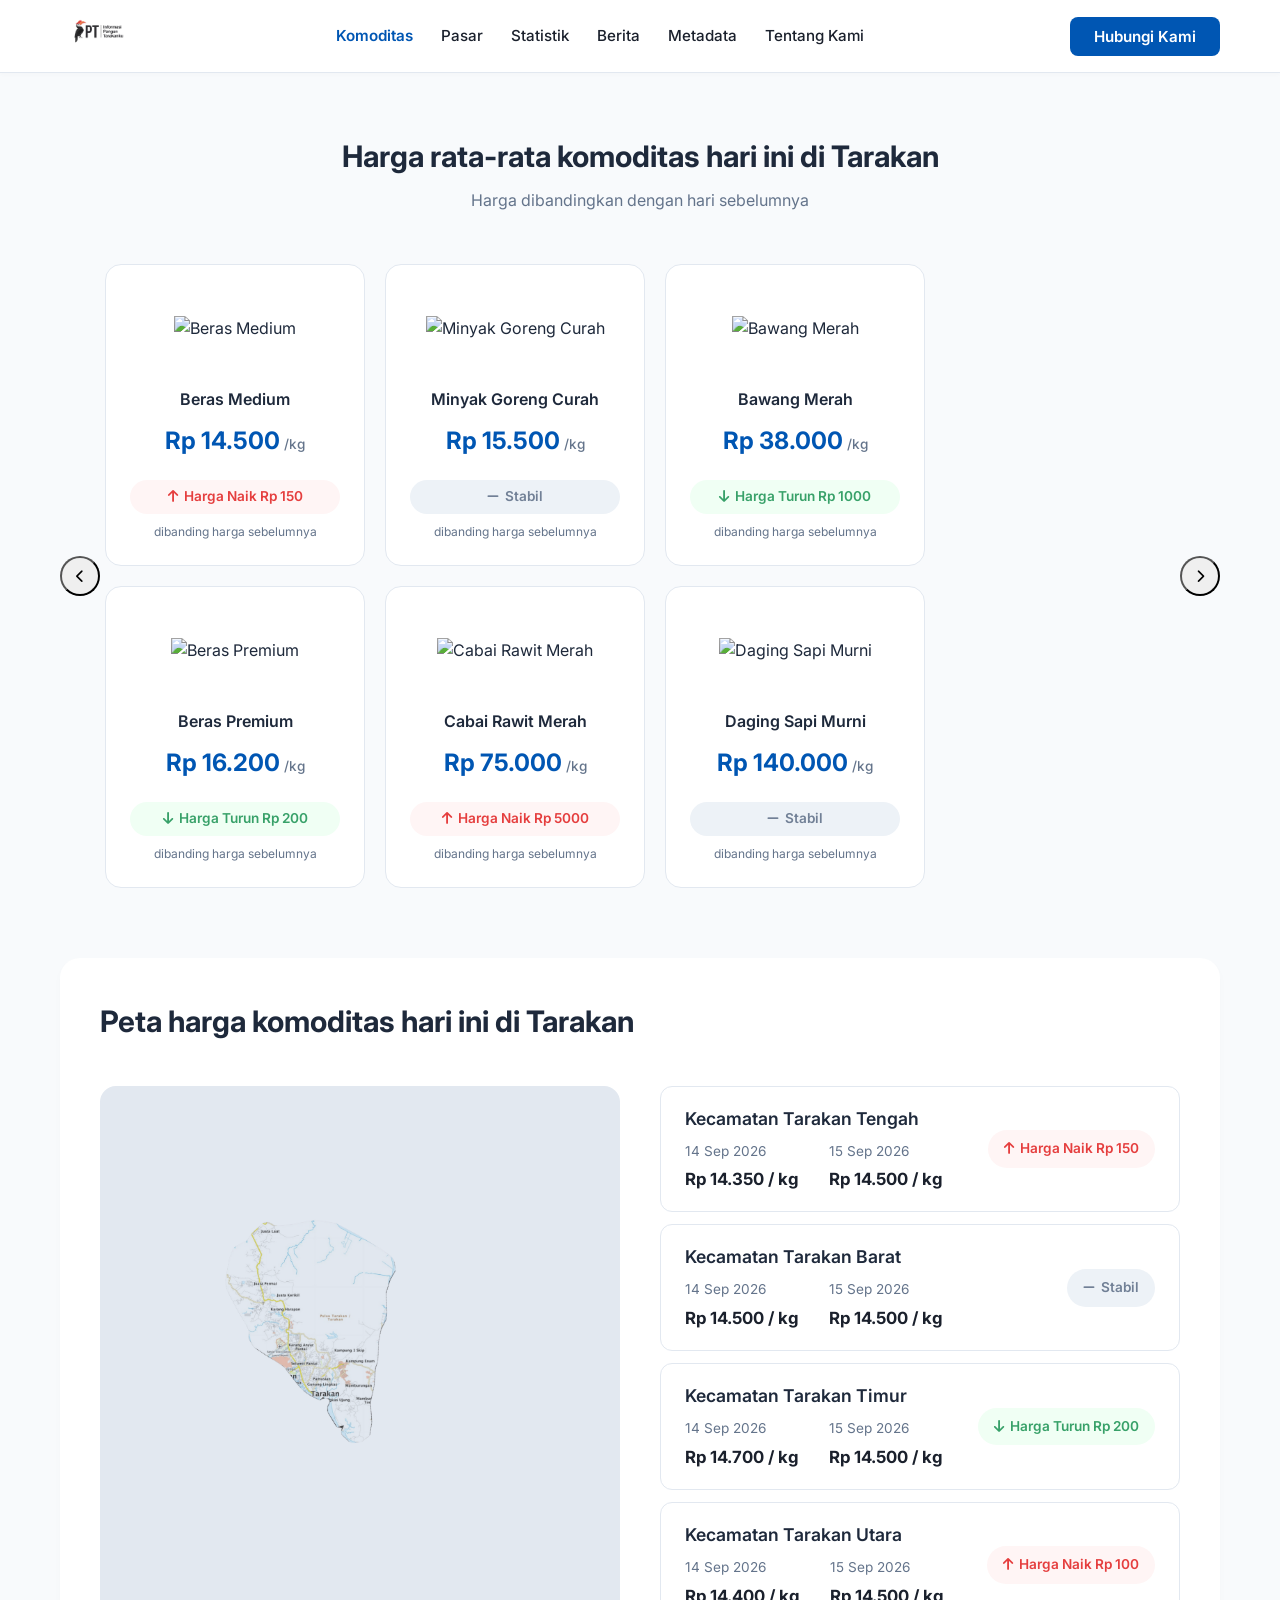
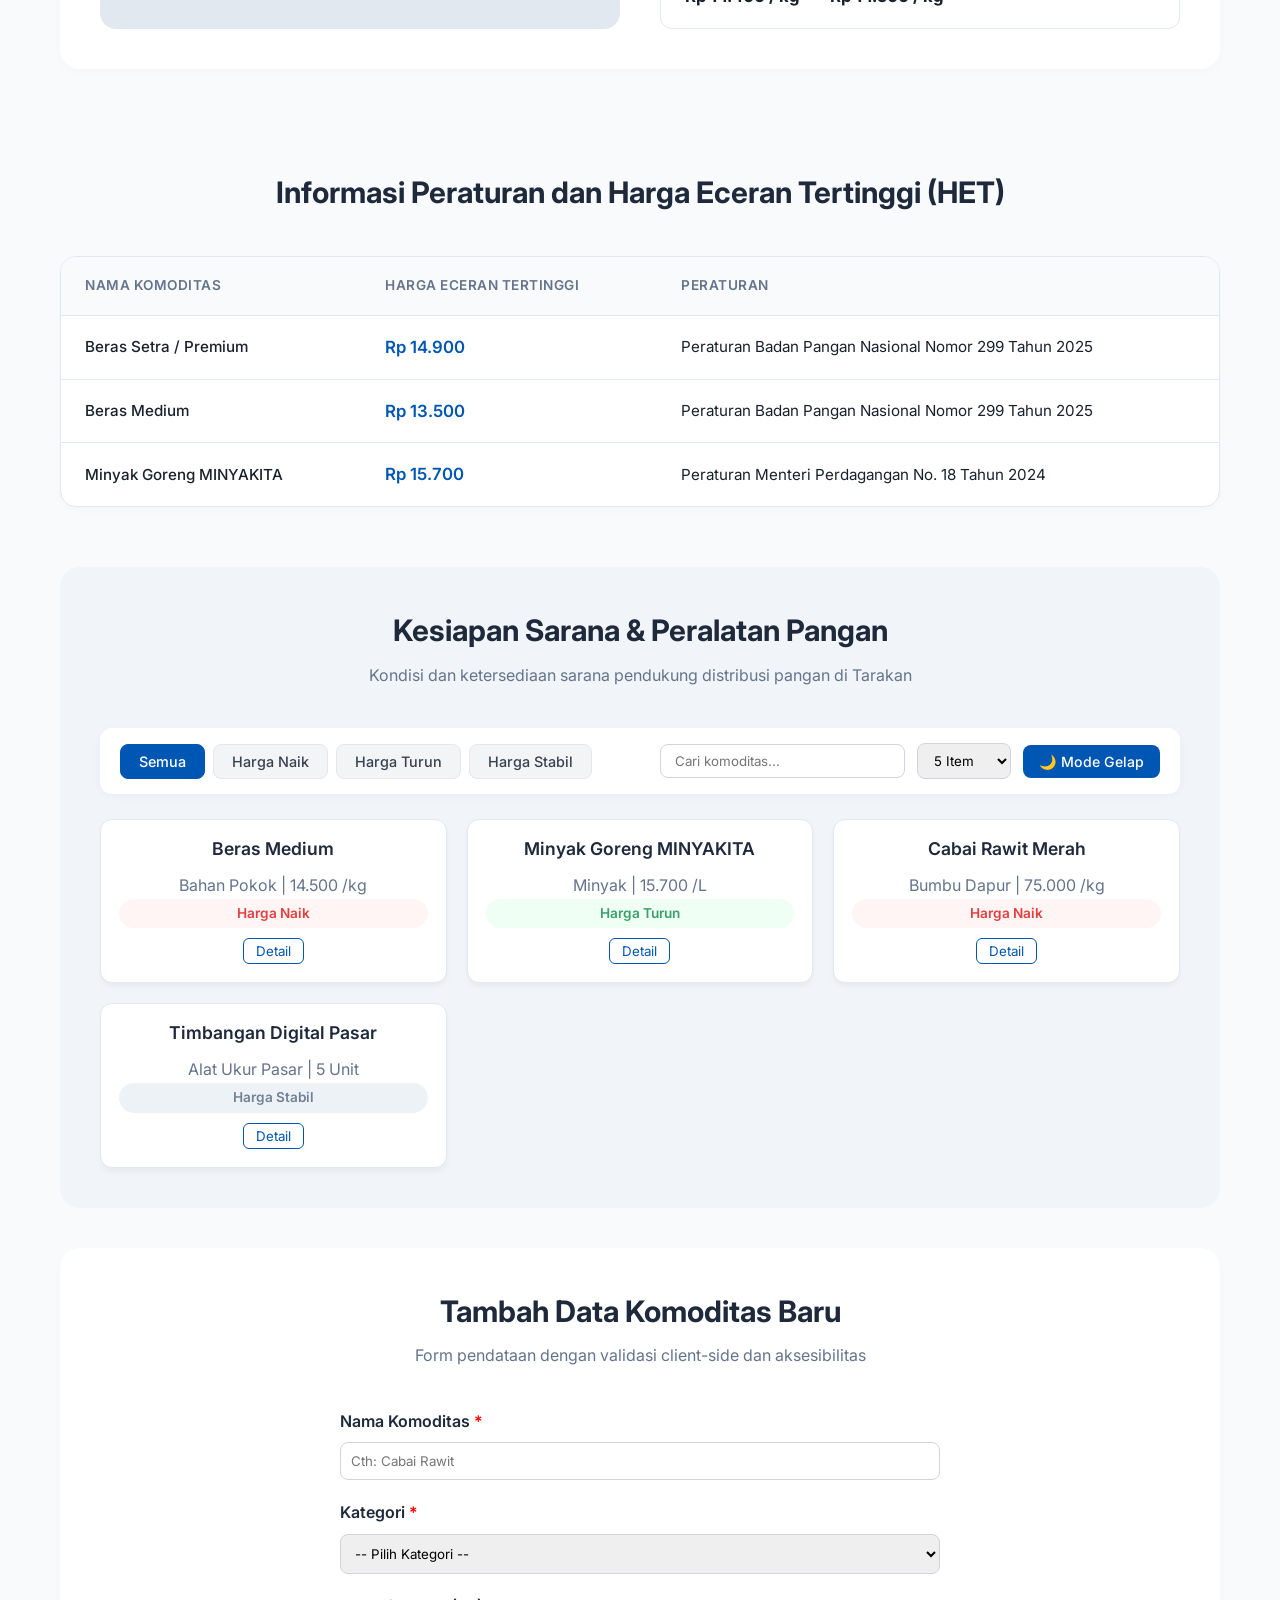
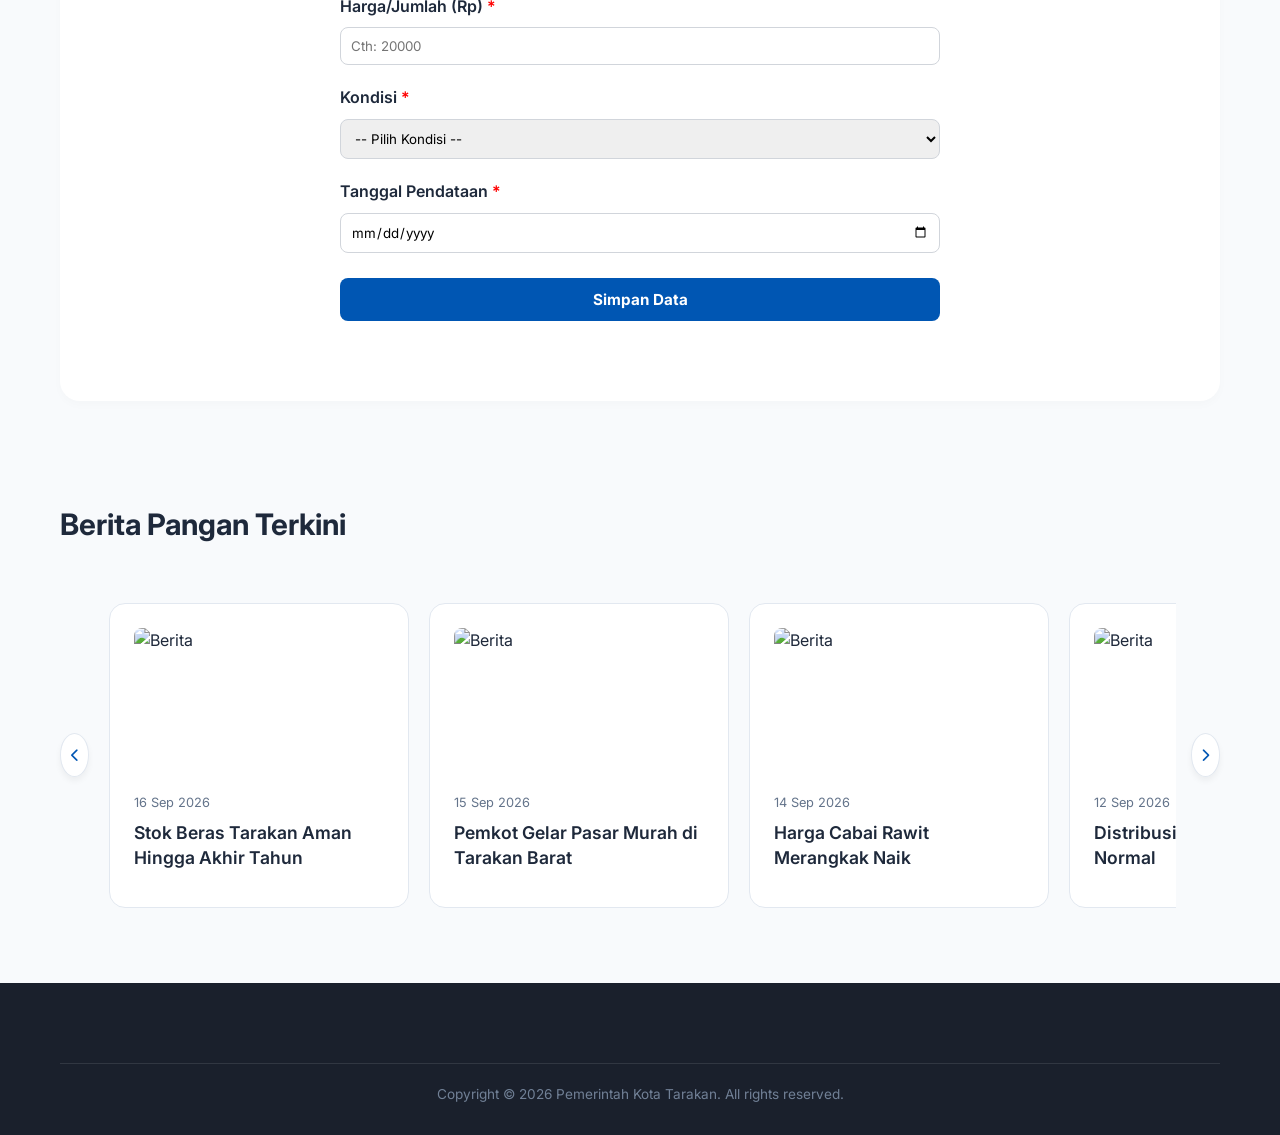
==== commit 480df3c8: "sukses" ====
--- a/index.html
+++ b/index.html
@@ -11,7 +11,6 @@
 </head>
 
 <body>
-
     <!-- Navbar -->
     <nav class="navbar">
         <div class="container nav-container">
@@ -37,43 +36,30 @@
         <!-- Section 1: Harga Komoditas Rata-rata -->
         <section class="section">
             <div class="section-header text-center">
-                <h1>Harga rata-rata komoditas hari ini di Tarakan</h1>
-                <p class="subtitle">Harga dibandingkan dengan hari sebelumnya 15 Sep 2026</p>
-            </div>
-
-            <div class="carousel-container">
-                <button class="nav-btn prev-btn"><i class="fa-solid fa-chevron-left"></i></button>
-                <div class="komoditas-track" id="komoditas-container">
-                    <!-- Cards akan dirender oleh JS -->
-                </div>
-                <button class="nav-btn next-btn"><i class="fa-solid fa-chevron-right"></i></button>
+                <h2>Harga rata-rata komoditas hari ini di Tarakan</h2>
+                <p class="subtitle">Harga dibandingkan dengan hari sebelumnya</p>
+            </div>
+            
+            <div class="slider-wrapper" style="position: relative; padding: 0 40px;">
+                <button id="prev-komoditas" class="prev-btn" style="position: absolute; left: 0; top: 50%; transform: translateY(-50%); z-index: 10; width: 40px; height: 40px; border-radius: 50%; cursor: pointer;"><i class="fa-solid fa-chevron-left"></i></button>
+                
+                <div id="komoditas-container" style="display: grid; grid-template-rows: repeat(2, 1fr); grid-auto-flow: column; grid-auto-columns: 260px; gap: 20px; overflow-x: hidden; scroll-behavior: smooth; padding: 10px 5px;">
+                    <!-- Card komoditas akan dirender oleh JavaScript -->
+                </div>
+
+                <button id="next-komoditas" class="next-btn" style="position: absolute; right: 0; top: 50%; transform: translateY(-50%); z-index: 10; width: 40px; height: 40px; border-radius: 50%; cursor: pointer;"><i class="fa-solid fa-chevron-right"></i></button>
             </div>
         </section>
 
         <!-- Section 2: Peta Harga Per Wilayah -->
-        <section class="section section-white"
-            style="border-radius: 20px; padding: 40px; box-shadow: 0 4px 10px rgba(0,0,0,0.02); margin-bottom: 40px;">
+        <section class="section section-white" style="border-radius: 20px; padding: 40px; margin-bottom: 40px; box-shadow: 0 4px 10px rgba(0,0,0,0.02);">
             <div class="section-header">
                 <h2>Peta harga komoditas hari ini di Tarakan</h2>
-                <p class="subtitle">Harga komoditas yang dipilih akan dibandingkan dengan hari sebelumnya 15 Sep 2026
-                </p>
-                <div class="filter-dropdown">
-                    <select id="select-komoditas">
-                        <option>Beras Medium</option>
-                        <option>Beras Premium</option>
-                        <option>Cabai Rawit Merah</option>
-                        <option>Daging Sapi Murni</option>
-                    </select>
-                </div>
-            </div>
-
+            </div>
             <div class="map-layout">
-                <!-- Sisi Kiri: Ilustrasi Peta -->
                 <div class="map-illustration">
                     <img src="PETATARAKAN.png" alt="Peta Tarakan">
                 </div>
-
-                <!-- Sisi Kanan: Daftar Wilayah -->
                 <div class="region-list" id="region-container">
                     <!-- List Wilayah dirender oleh JS -->
                 </div>
@@ -84,8 +70,6 @@
         <section class="section">
             <div class="section-header text-center">
                 <h2>Informasi Peraturan dan Harga Eceran Tertinggi (HET)</h2>
-                <p class="subtitle">Berikut adalah daftar komoditas pangan yang memiliki peraturan resmi beserta Harga
-                    Eceran Tertinggi (HET) yang berlaku.</p>
             </div>
             <div class="table-container">
                 <table class="het-table">
@@ -102,74 +86,120 @@
                 </table>
             </div>
         </section>
-    </main>
-
-    <!-- Pre-Footer Call to Action -->
-    <div class="cta-banner">
-        <div class="container cta-content">
-            <div>
-                <h2>Butuh Bantuan?</h2>
-                <p>Tanyakan apapun dan tim kami akan siap membantumu!</p>
-            </div>
-            <button class="btn-solid-white">Hubungi Kami Sekarang</button>
-        </div>
-    </div>
-
-    <!-- Footer Utama -->
-    <footer class="footer">
-        <div class="container footer-grid">
-            <div class="footer-brand">
-                <div class="logo-icon-large"><i class="fa-solid fa-chart-line"></i></div>
-                <div>
-                    <h3>Informasi Pangan Tarakan</h3>
-                    <p class="subtitle" style="color: #A0AEC0;">Sistem Informasi Pangan Kota Tarakan memberikan sajian
-                        harga bahan pokok dan penting tingkat kota.</p>
-                </div>
-            </div>
-            <div class="footer-links">
-                <h4>Situs</h4>
-                <ul>
-                    <li><a href="#">Komoditas</a></li>
-                    <li><a href="#">Statistik</a></li>
-                    <li><a href="#">Berita</a></li>
-                </ul>
-            </div>
-            <div class="footer-links">
-                <h4>Link</h4>
-                <ul>
-                    <li><a href="#">Dinas Perdagangan</a></li>
-                    <li><a href="#">Pasar Tenguyun</a></li>
-                    <li><a href="#">Tentang Kami</a></li>
-                </ul>
-            </div>
-        </div>
-
-        <!-- Section 4: Berita Terkini -->
+
+        <!-- Section 4: Kesiapan Sarana (Modul 5) -->
+        <section class="section section-gray" style="border-radius: 20px; padding: 40px; margin-bottom: 40px;">
+            <div class="section-header text-center">
+                <h2>Kesiapan Sarana & Peralatan Pangan</h2>
+                <p class="subtitle">Kondisi dan ketersediaan sarana pendukung distribusi pangan di Tarakan</p>
+            </div>
+
+            <!-- Kontrol Interaktif (Modul 5) -->
+            <div class="inventory-controls" style="display: flex; justify-content: space-between; align-items: center; flex-wrap: wrap; gap: 12px; margin-bottom: 25px; background: var(--card-bg, #ffffff); padding: 15px 20px; border-radius: 12px;">
+                <div class="filter-buttons" style="display: flex; gap: 8px;">
+                    <button class="btn-filter active" data-filter="Semua">Semua</button>
+                    <button class="btn-filter" data-filter="Harga Naik">Harga Naik</button>
+                    <button class="btn-filter" data-filter="Harga Turun">Harga Turun</button>
+                    <button class="btn-filter" data-filter="Harga Stabil">Harga Stabil</button>
+                </div>
+                <div style="display: flex; align-items: center; gap: 12px; flex-wrap: wrap;">
+                    <input type="text" id="search-input" placeholder="Cari komoditas..." style="padding: 8px 14px; border: 1px solid #d1d5db; border-radius: 8px; outline: none;">
+                    <select id="limit-select" style="padding: 8px 12px; border: 1px solid #d1d5db; border-radius: 8px;">
+                        <option value="5">5 Item</option>
+                        <option value="10">10 Item</option>
+                        <option value="20">20 Item</option>
+                    </select>
+                    <button id="theme-button" class="btn-theme-toggle" type="button" style="padding: 8px 16px; border-radius: 8px;">Mode Terang</button>
+                </div>
+            </div>
+
+            <div id="daftar-alat" class="inventory-grid">
+                <!-- Kartu-kartu dimasukkan secara otomatis oleh js -->
+            </div>
+        </section>
+
+        <!-- Section 5: Form Pendataan -->
+        <section class="section section-white" style="border-radius: 20px; padding: 40px; margin-bottom: 40px; box-shadow: 0 4px 10px rgba(0,0,0,0.02);">
+            <div class="section-header text-center">
+                <h2>Tambah Data Komoditas Baru</h2>
+                <p class="subtitle">Form pendataan dengan validasi client-side dan aksesibilitas</p>
+            </div>
+            <div style="max-width: 600px; margin: 0 auto;">
+                <form id="form-alat" novalidate>
+                    <!-- Nama -->
+                    <div style="margin-bottom: 20px;">
+                        <label for="nama" style="display: block; margin-bottom: 8px; font-weight: 600;">Nama Komoditas <span style="color: red;">*</span></label>
+                        <input type="text" id="nama" name="nama" required minlength="3" aria-describedby="error-nama" placeholder="Cth: Cabai Rawit" style="width: 100%; padding: 10px; border: 1px solid #d1d5db; border-radius: 8px;">
+                        <span id="error-nama" class="error" style="color: #dc2626; font-size: 0.85rem; display: block; margin-top: 6px;"></span>
+                    </div>
+
+                    <!-- Kategori -->
+                    <div style="margin-bottom: 20px;">
+                        <label for="kategori" style="display: block; margin-bottom: 8px; font-weight: 600;">Kategori <span style="color: red;">*</span></label>
+                        <select id="kategori" name="kategori" required aria-describedby="error-kategori" style="width: 100%; padding: 10px; border: 1px solid #d1d5db; border-radius: 8px;">
+                            <option value="">-- Pilih Kategori --</option>
+                            <option value="Bahan Pokok">Bahan Pokok</option>
+                            <option value="Minyak">Minyak</option>
+                            <option value="Bumbu Dapur">Bumbu Dapur</option>
+                            <option value="Daging & Telur">Daging & Telur</option>
+                            <option value="Alat Ukur Pasar">Alat Ukur Pasar</option>
+                        </select>
+                        <span id="error-kategori" class="error" style="color: #dc2626; font-size: 0.85rem; display: block; margin-top: 6px;"></span>
+                    </div>
+
+                    <!-- Harga / Jumlah -->
+                    <div style="margin-bottom: 20px;">
+                        <label for="jumlah" style="display: block; margin-bottom: 8px; font-weight: 600;">Harga/Jumlah (Rp) <span style="color: red;">*</span></label>
+                        <input type="number" id="jumlah" name="jumlah" required min="0" aria-describedby="error-jumlah" placeholder="Cth: 20000" style="width: 100%; padding: 10px; border: 1px solid #d1d5db; border-radius: 8px;">
+                        <span id="error-jumlah" class="error" style="color: #dc2626; font-size: 0.85rem; display: block; margin-top: 6px;"></span>
+                    </div>
+
+                    <!-- Kondisi -->
+                    <div style="margin-bottom: 20px;">
+                        <label for="kondisi" style="display: block; margin-bottom: 8px; font-weight: 600;">Kondisi <span style="color: red;">*</span></label>
+                        <select id="kondisi" name="kondisi" required aria-describedby="error-kondisi" style="width: 100%; padding: 10px; border: 1px solid #d1d5db; border-radius: 8px;">
+                            <option value="">-- Pilih Kondisi --</option>
+                            <option value="Harga Naik">Harga Naik</option>
+                            <option value="Harga Turun">Harga Turun</option>
+                            <option value="Harga Stabil">Harga Stabil</option>
+                        </select>
+                        <span id="error-kondisi" class="error" style="color: #dc2626; font-size: 0.85rem; display: block; margin-top: 6px;"></span>
+                    </div>
+
+                    <!-- Tanggal -->
+                    <div style="margin-bottom: 25px;">
+                        <label for="tanggal" style="display: block; margin-bottom: 8px; font-weight: 600;">Tanggal Pendataan <span style="color: red;">*</span></label>
+                        <input type="date" id="tanggal" name="tanggal" required aria-describedby="error-tanggal" style="width: 100%; padding: 10px; border: 1px solid #d1d5db; border-radius: 8px;">
+                        <span id="error-tanggal" class="error" style="color: #dc2626; font-size: 0.85rem; display: block; margin-top: 6px;"></span>
+                    </div>
+
+                    <button type="submit" class="btn-primary" style="width: 100%; padding: 12px; border-radius: 8px; font-weight: bold; cursor: pointer;">Simpan Data</button>
+                    <div id="form-status" style="margin-top: 20px; font-weight: bold; text-align: center; padding: 10px; border-radius: 6px;"></div>
+                </form>
+            </div>
+        </section>
+
+        <!-- Section 6: Berita Terkini -->
         <section class="section">
             <div class="section-header">
                 <h2>Berita Pangan Terkini</h2>
-                <p class="subtitle">Informasi terbaru seputar harga dan ketersediaan sembako di Tarakan</p>
-            </div>
-
+            </div>
             <div class="carousel-container">
-                <!-- Perhatikan penambahan ID khusus untuk tombol berita -->
                 <button class="nav-btn" id="prev-berita"><i class="fa-solid fa-chevron-left"></i></button>
-
-                <!-- Kita tetap pakai class "komoditas-track" karena efek CSS-nya sama -->
                 <div class="komoditas-track" id="berita-container">
                     <!-- Cards Berita akan dirender oleh JS -->
                 </div>
-
                 <button class="nav-btn" id="next-berita"><i class="fa-solid fa-chevron-right"></i></button>
             </div>
-
-            <div class="container">
-                <div class="copyright">Copyright © 2026 Pemerintah Kota Tarakan - Dinas Perdagangan. All rights
-                    reserved.</div>
-            </div>
+        </section>
+    </main>
+
+    <footer class="footer">
+        <div class="container">
+            <div class="copyright" style="text-align: center;">Copyright © 2026 Pemerintah Kota Tarakan. All rights reserved.</div>
+        </div>
     </footer>
 
     <script type="module" src="js/app.js"></script>
 </body>
-
 </html>
--- a/styles.css
+++ b/styles.css
@@ -527,3 +527,147 @@
     border-top: 1px solid rgba(255, 255, 255, 0.1);
     padding-top: 20px;
 }
+
+/* ==========================================
+   STYLE KHUSUS INVENTARIS & KONTROL (MODUL 5)
+   ========================================== */
+
+/* Container Kontrol (Filter + Tombol Tema) */
+.inventory-controls {
+    display: flex;
+    justify-content: space-between;
+    align-items: center;
+    flex-wrap: wrap;
+    gap: 15px;
+    margin-bottom: 30px;
+    background-color: var(--card-bg, #ffffff);
+    padding: 12px 20px;
+    border-radius: 12px;
+    box-shadow: 0 2px 8px rgba(0, 0, 0, 0.04);
+}
+
+/* Group Tombol Filter */
+.filter-buttons {
+    display: flex;
+    gap: 8px;
+    flex-wrap: wrap;
+}
+
+.btn-filter {
+    background-color: #f3f4f6;
+    color: #374151;
+    border: 1px solid #e5e7eb;
+    padding: 8px 18px;
+    border-radius: 8px;
+    font-weight: 500;
+    font-size: 0.9rem;
+    cursor: pointer;
+    transition: all 0.2s ease;
+}
+
+.btn-filter:hover {
+    background-color: #e5e7eb;
+}
+
+.btn-filter.active {
+    background-color: #0056b3; /* Warna Biru Utama IPJ */
+    color: #ffffff;
+    border-color: #0056b3;
+}
+
+/* Tombol Pengubah Tema */
+.btn-theme-toggle {
+    background-color: #0056b3;
+    color: #ffffff;
+    border: none;
+    padding: 8px 16px;
+    border-radius: 8px;
+    font-weight: 500;
+    font-size: 0.88rem;
+    cursor: pointer;
+    display: flex;
+    align-items: center;
+    gap: 8px;
+    transition: background-color 0.2s ease;
+}
+
+.btn-theme-toggle:hover {
+    background-color: #004085;
+}
+
+/* Grid Kartu Inventaris yang Seimbang */
+.inventory-grid {
+    display: grid;
+    grid-template-columns: repeat(auto-fit, minmax(260px, 1fr));
+    gap: 20px;
+}
+
+/* Penyesuaian Kartu Inventaris */
+.inventory-grid .card {
+    background-color: var(--card-bg, #ffffff);
+    border: 1px solid #e5e7eb;
+    border-radius: 12px;
+    padding: 20px;
+    box-shadow: 0 4px 6px -1px rgba(0, 0, 0, 0.05);
+    transition: transform 0.2s ease, box-shadow 0.2s ease;
+}
+
+.inventory-grid .card:hover {
+    transform: translateY(-3px);
+    box-shadow: 0 8px 15px -3px rgba(0, 0, 0, 0.1);
+}
+
+/* ==========================================
+   1. DEFINISI VARIABEL TEMA (LIGHT & DARK)
+   ========================================== */
+
+/* Tema Terang (Default) */
+:root, [data-theme="light"] {
+    --bg-main: #f8fafc;
+    --bg-section-gray: #f1f5f9;
+    --card-bg: #ffffff;
+    --text-color: #1e293b;
+    --text-muted: #64748b;
+    --border-color: #e2e8f0;
+    --primary: #0056b3;
+    --primary-hover: #004085;
+}
+
+/* Tema Gelap (Aktif saat data-theme="dark") */
+[data-theme="dark"] {
+    --bg-main: #0f172a;
+    --bg-section-gray: #1e293b;
+    --card-bg: #1e293b;
+    --text-color: #f8fafc;
+    --text-muted: #94a3b8;
+    --border-color: #334155;
+    --primary: #3b82f6;
+    --primary-hover: #2563eb;
+}
+
+/* Penerapan Variabel ke Seluruh Halaman */
+body {
+    background-color: var(--bg-main);
+    color: var(--text-color);
+    transition: background-color 0.3s ease, color 0.3s ease;
+}
+
+/* Penerapan ke Kartu & Section */
+.card, .inventory-grid .card, .inventory-controls {
+    background-color: var(--card-bg) !important;
+    color: var(--text-color) !important;
+    border-color: var(--border-color) !important;
+    transition: background-color 0.3s ease, color 0.3s ease;
+}
+
+.section-gray {
+    background-color: var(--bg-section-gray) !important;
+}
+
+.card-title, h1, h2, h3, h4 {
+    color: var(--text-color) !important;
+}
+
+.subtitle {
+    color: var(--text-muted) !important;
+}
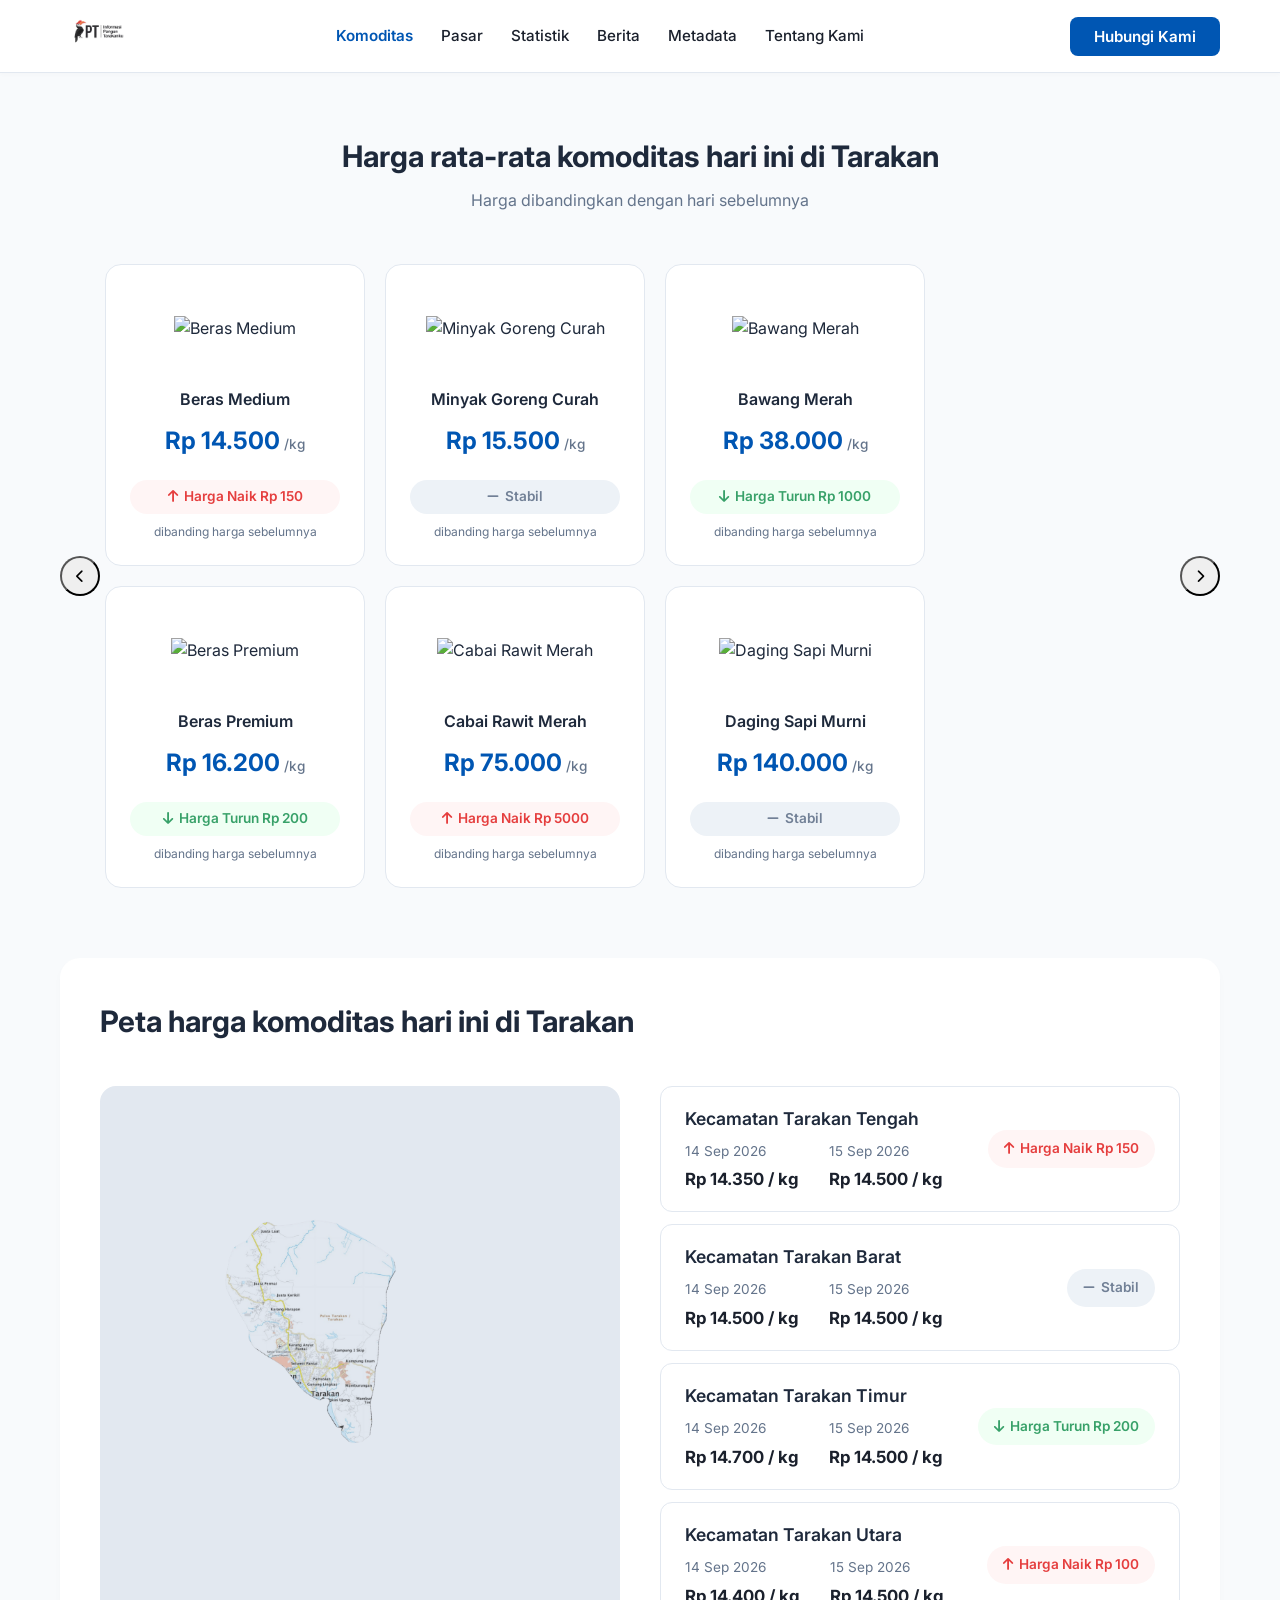
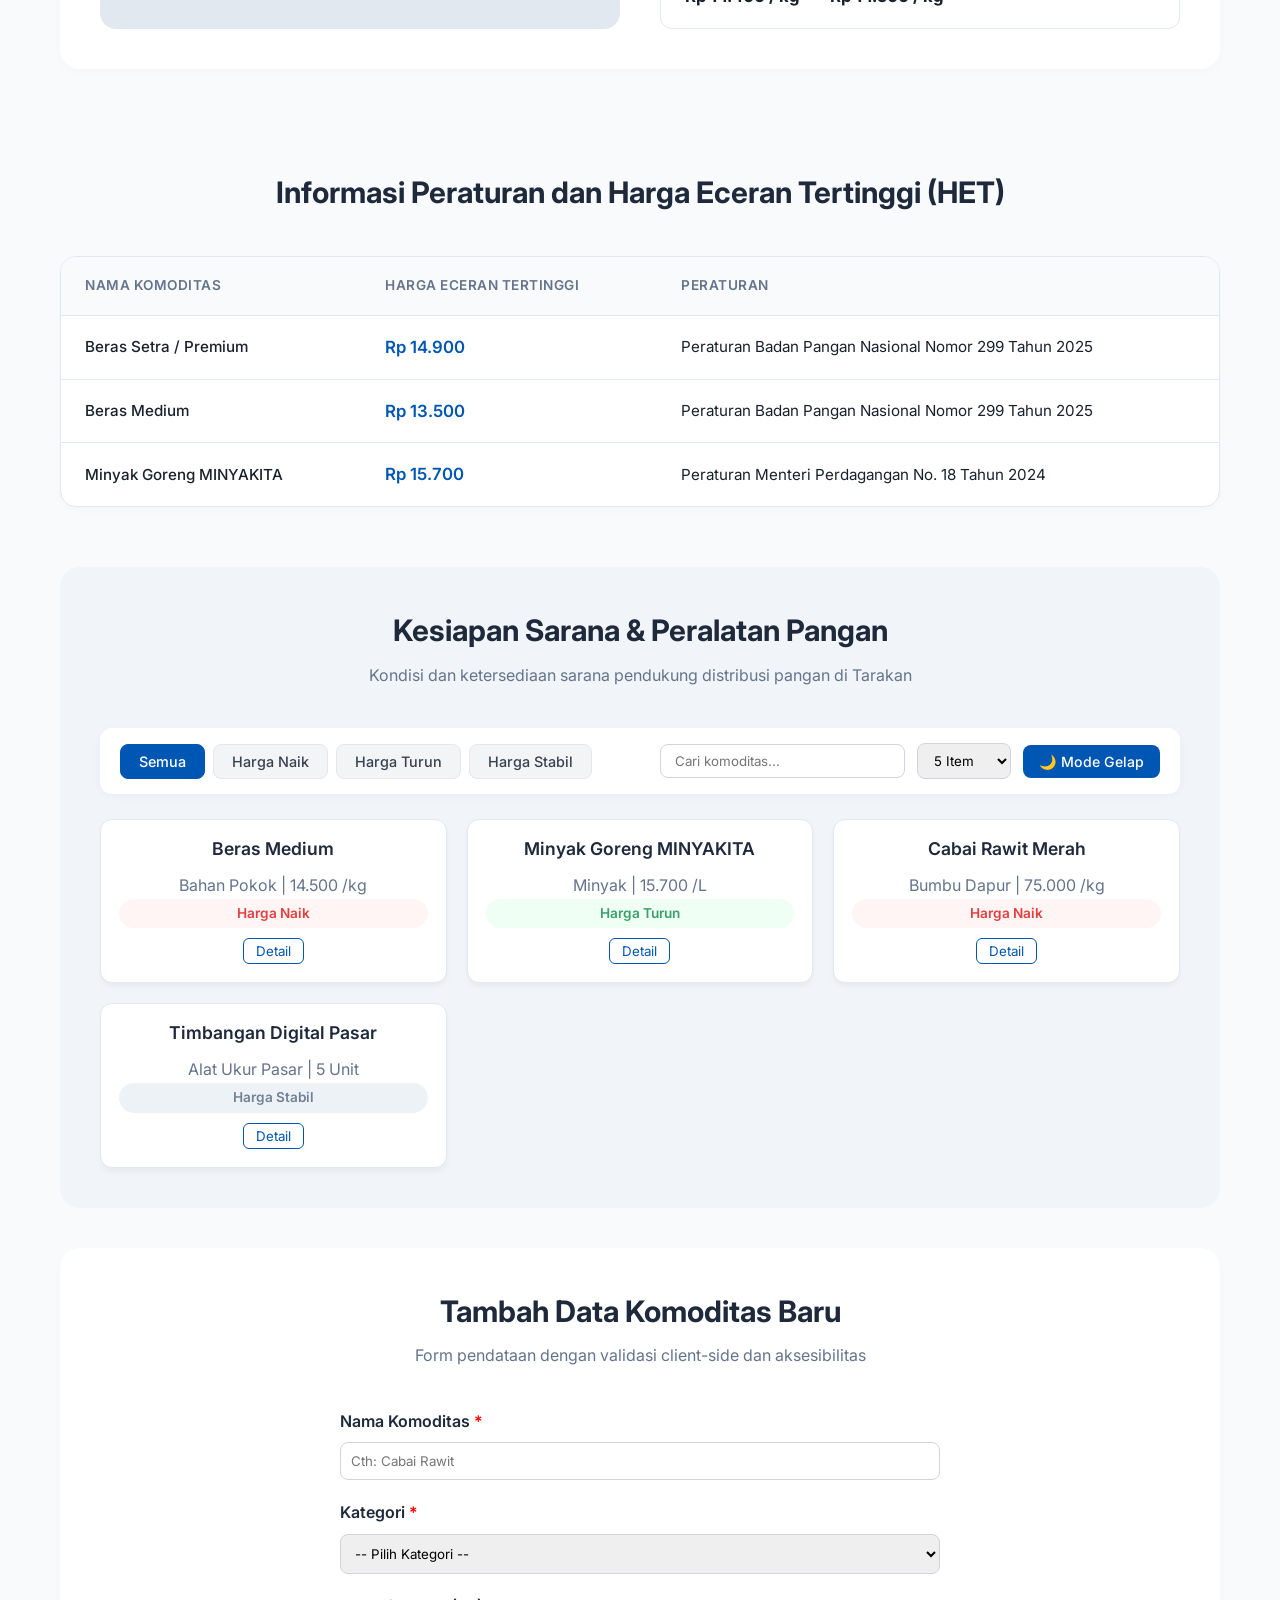
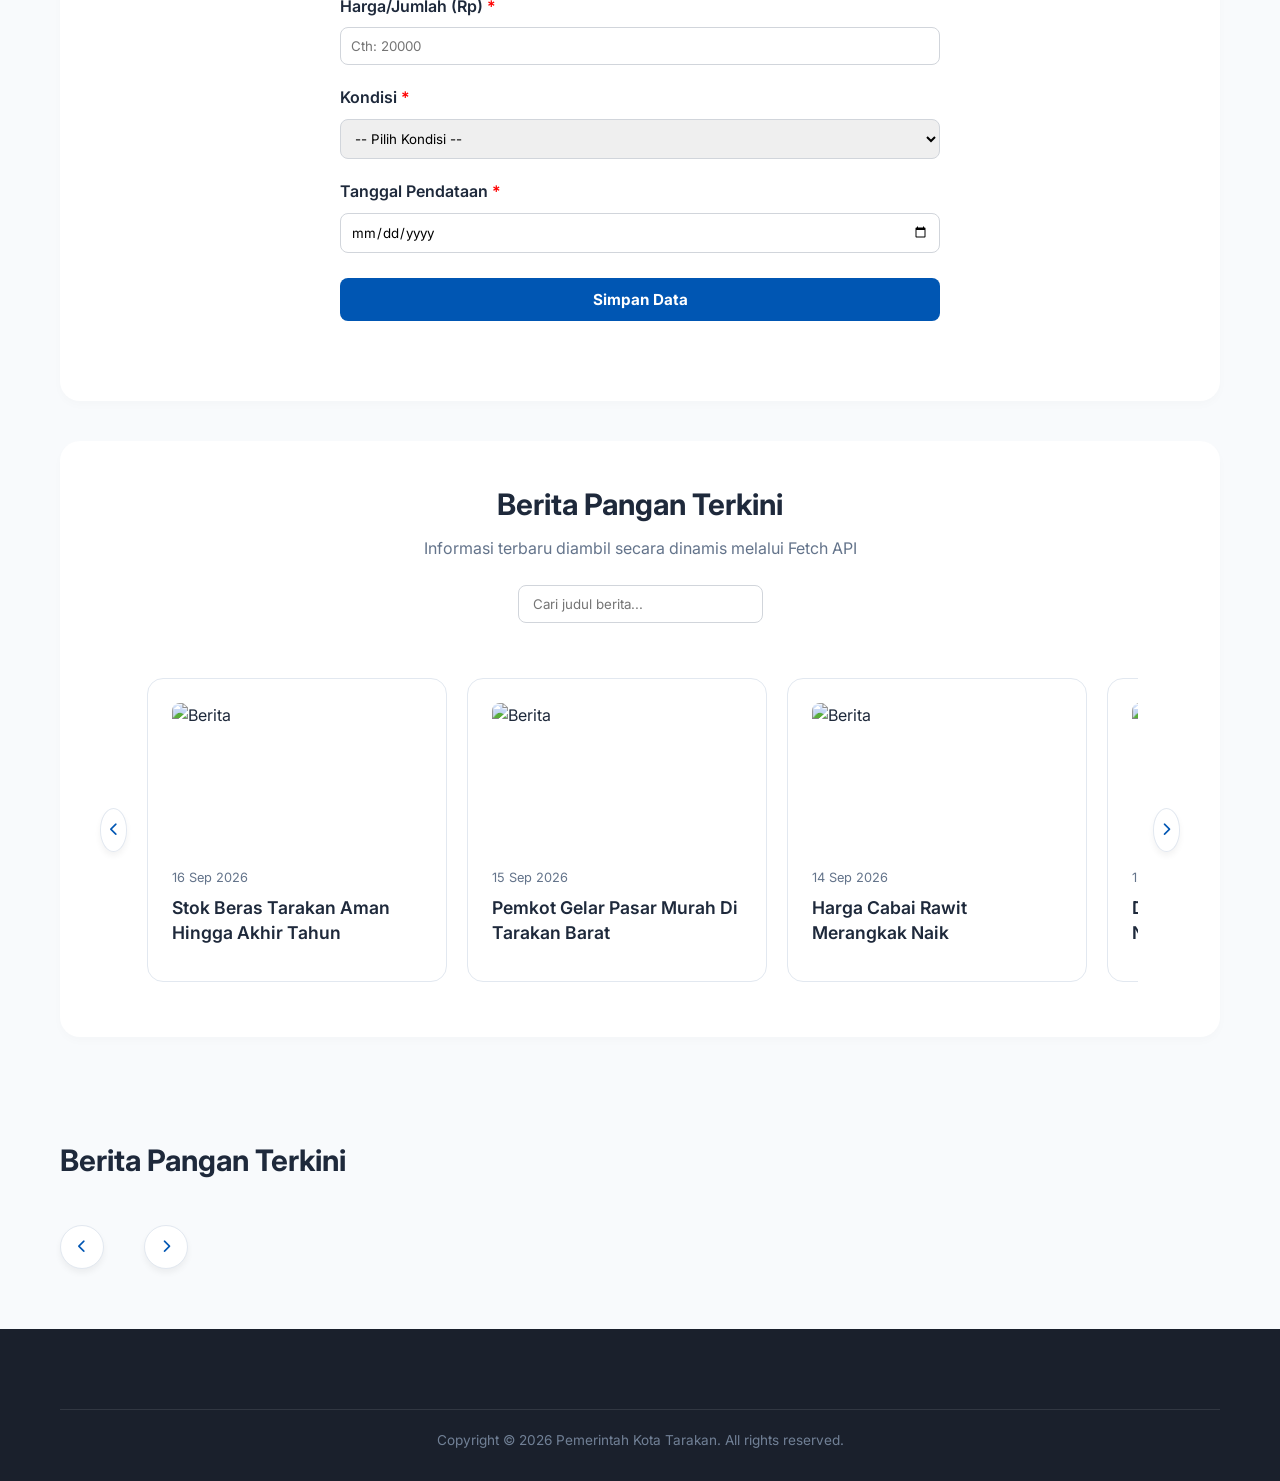
==== commit 14ea1df0: "sukses" ====
--- a/index.html
+++ b/index.html
@@ -179,6 +179,35 @@
             </div>
         </section>
 
+<!-- Section 6: Berita Terkini (Modul 7 - Fetch API & JSON) -->
+        <section class="section section-white" style="border-radius: 20px; padding: 40px; margin-bottom: 40px; box-shadow: 0 4px 10px rgba(0,0,0,0.02);">
+            <div class="section-header text-center">
+                <h2>Berita Pangan Terkini</h2>
+                <p class="subtitle">Informasi terbaru diambil secara dinamis melalui Fetch API</p>
+                
+                <!-- [Latihan 2] Input pencarian berita -->
+                <div style="max-width: 400px; margin: 15px auto 0;">
+                    <input type="text" id="search-berita" placeholder="Cari judul berita..." style="width: 100%; padding: 10px 14px; border: 1px solid #d1d5db; border-radius: 8px; outline: none;">
+                </div>
+            </div>
+            
+            <!-- [Langkah Praktikum 5 & Latihan 1] Indikator Status & Tombol Retry -->
+            <div id="berita-status" style="text-align: center; margin-bottom: 15px; font-weight: 600;"></div>
+            <div style="text-align: center; margin-bottom: 20px;">
+                <button id="btn-retry-berita" class="btn-primary" style="display: none;">
+                    <i class="fa-solid fa-rotate-right"></i> Coba Lagi
+                </button>
+            </div>
+
+            <div class="carousel-container">
+                <button class="nav-btn" id="prev-berita"><i class="fa-solid fa-chevron-left"></i></button>
+                <div class="komoditas-track" id="berita-container">
+                    <!-- Cards Berita akan dirender oleh JS dari Fetch API -->
+                </div>
+                <button class="nav-btn" id="next-berita"><i class="fa-solid fa-chevron-right"></i></button>
+            </div>
+        </section>
+
         <!-- Section 6: Berita Terkini -->
         <section class="section">
             <div class="section-header">
